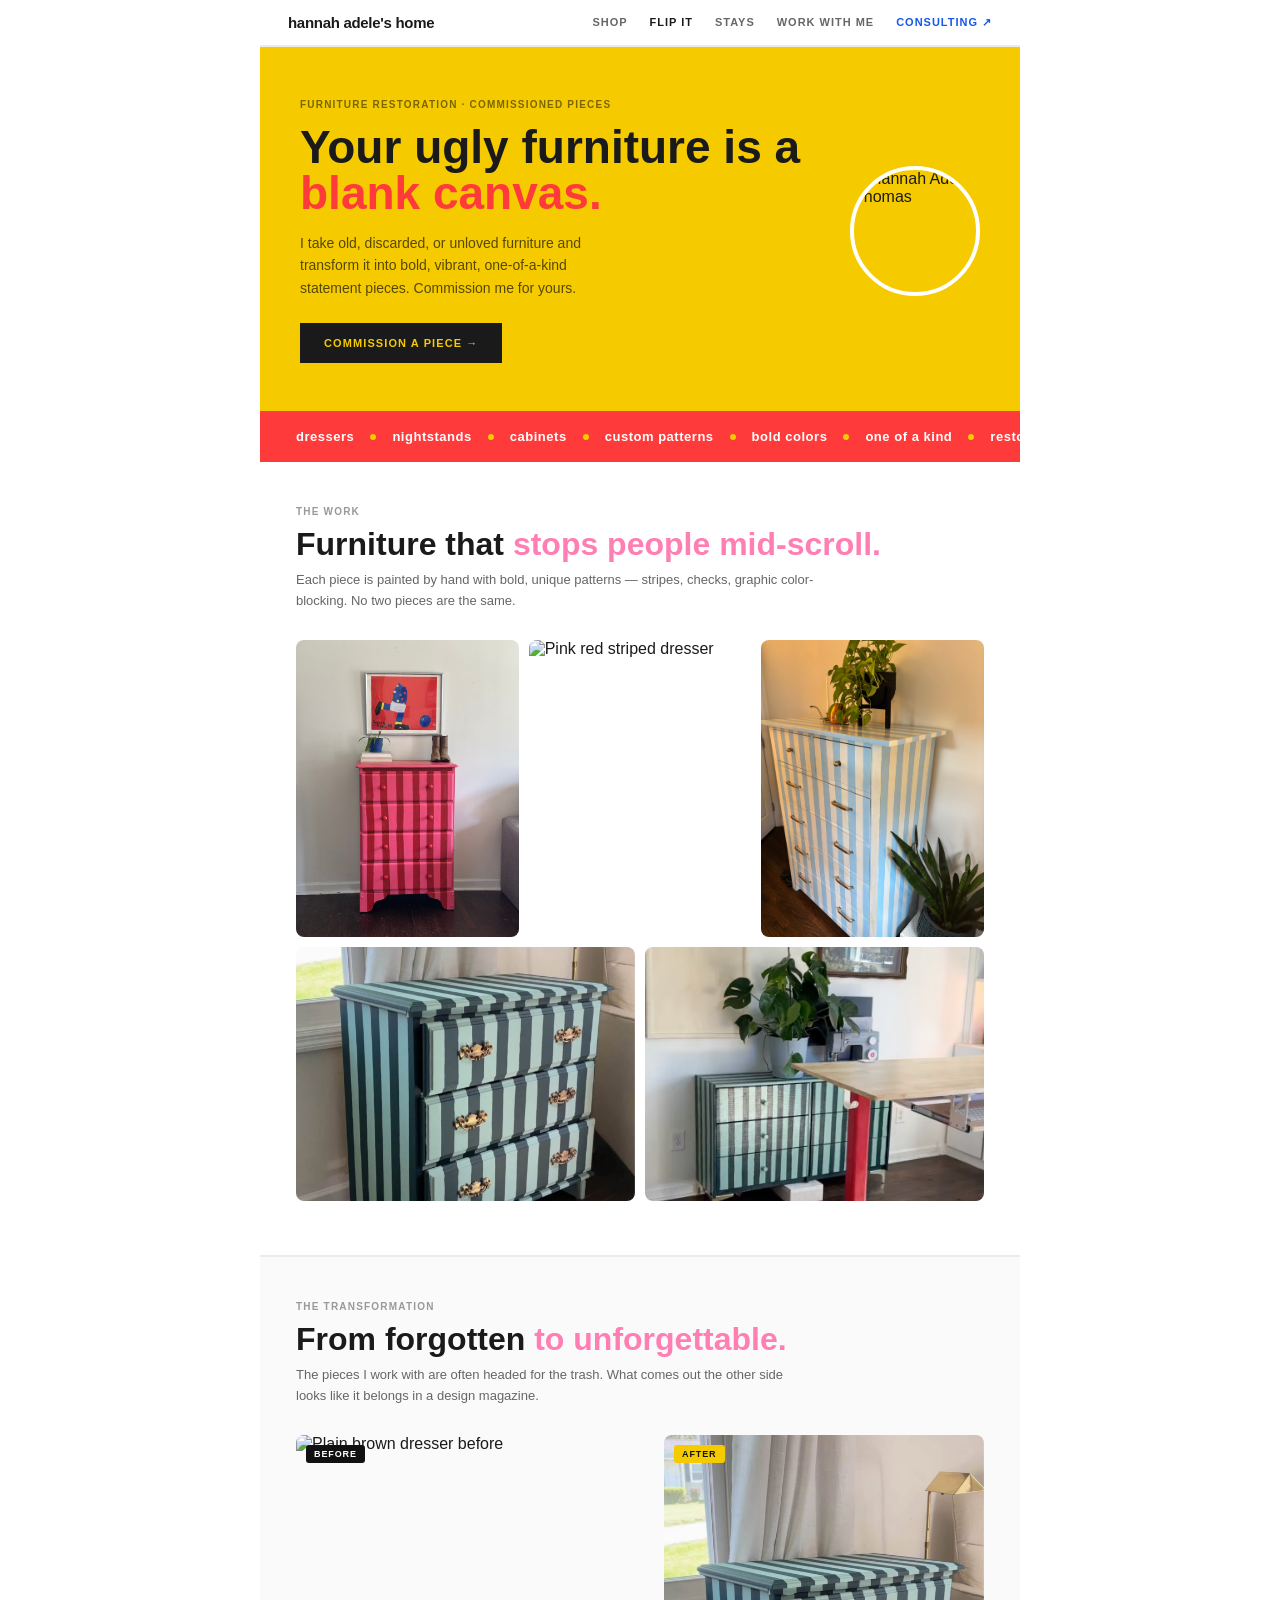
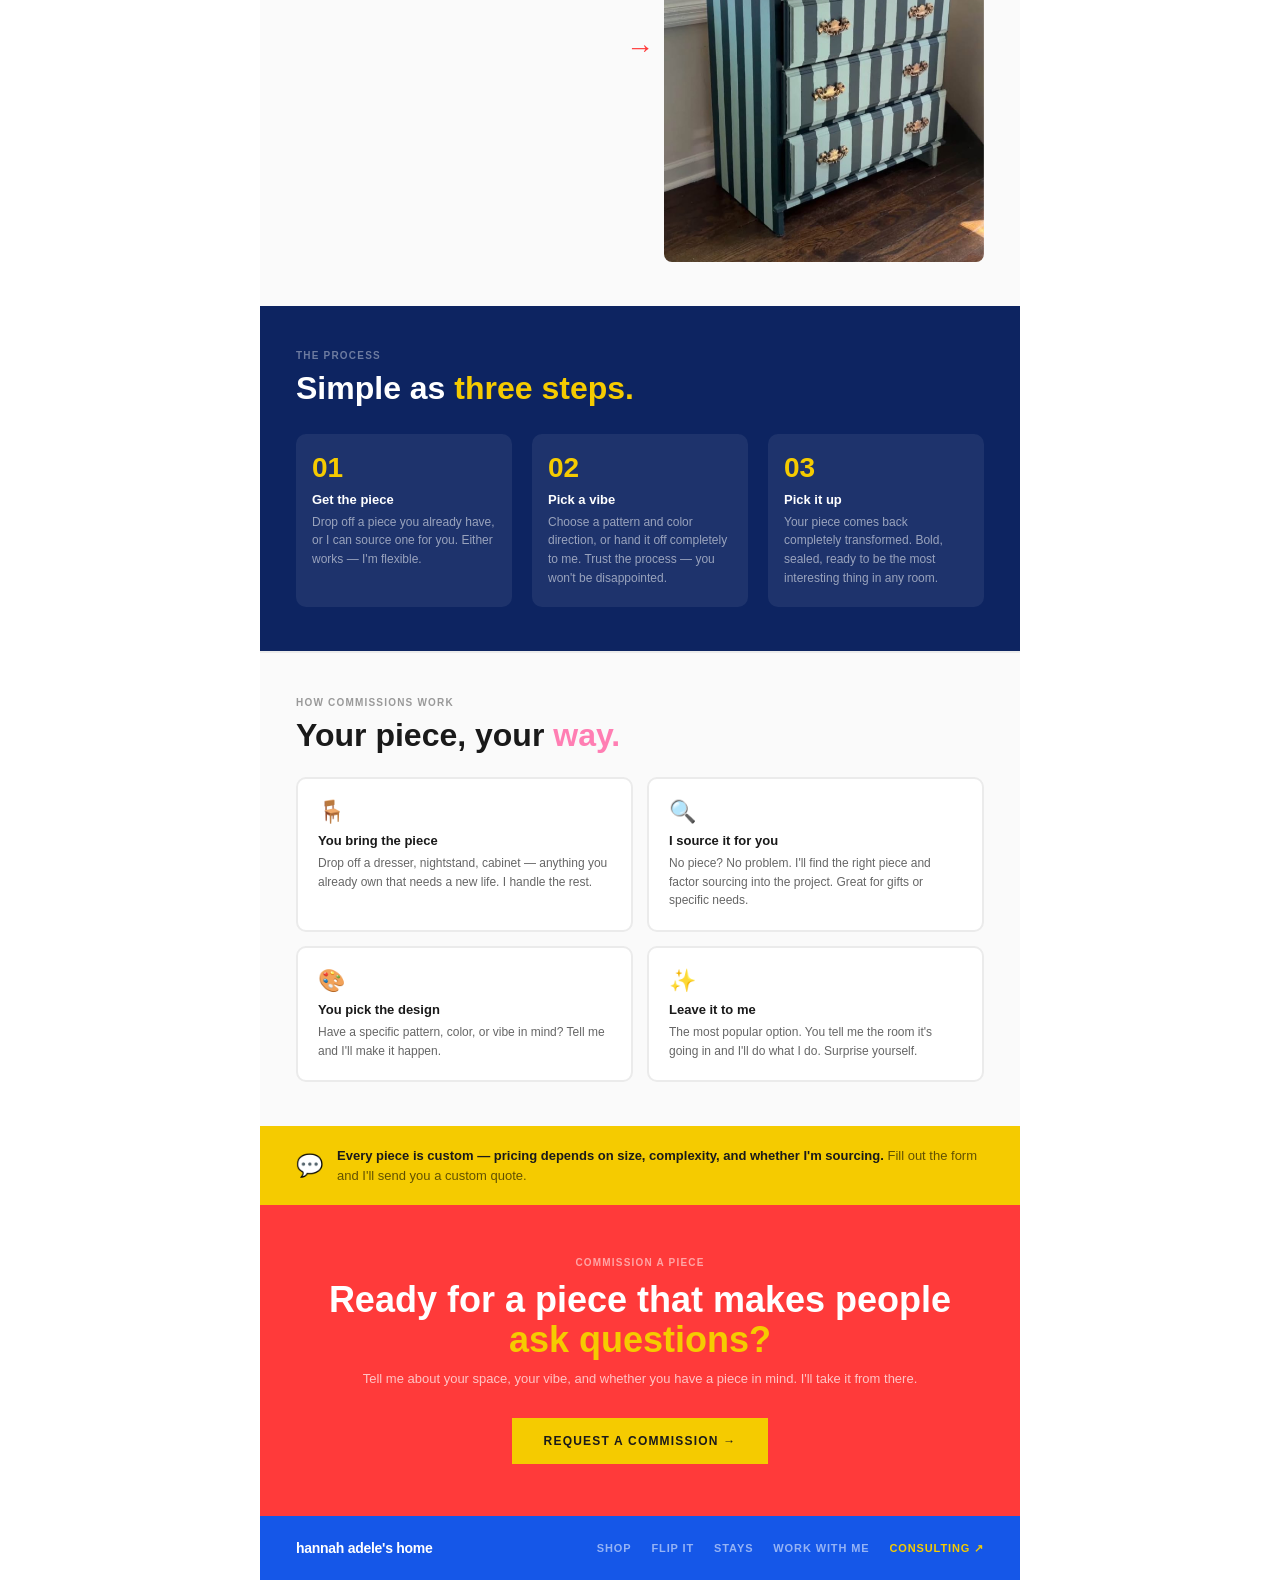
==== flip-it/index.html @ ba974def "feat: add /flip-it production page with dresser portfolio images Co-Authored-By: Claude Sonnet 4.6 <" ====
<!DOCTYPE html>
<html lang="en">
<head>
  <meta charset="UTF-8">
  <meta name="viewport" content="width=device-width, initial-scale=1.0">
  <title>Hannah Adele's Home | Flip It</title>
  <meta name="description" content="Bold painted furniture commissions by Hannah Adele Thomas. Nashville-based. Stripes, plaids, checks. Drop off your piece or I'll source one. Custom quotes available.">
  <link rel="stylesheet" href="../css/shared.css">
  <style>
    /* HERO */
    .hero {
      background: var(--yellow);
      padding: 52px 40px 48px;
      display: grid;
      grid-template-columns: 1fr auto;
      gap: 32px;
      align-items: center;
    }
    .hero-eyebrow {
      font-size: 10px;
      font-weight: 700;
      letter-spacing: .12em;
      text-transform: uppercase;
      color: rgba(0,0,0,0.5);
      margin-bottom: 14px;
    }
    .hero-headline {
      font-size: 46px;
      font-weight: 900;
      line-height: 1.0;
      color: var(--black);
      margin-bottom: 16px;
    }
    .hero-headline em {
      font-style: normal;
      color: var(--red);
    }
    .hero-sub {
      font-size: 14px;
      line-height: 1.6;
      color: rgba(0,0,0,0.65);
      margin-bottom: 24px;
      max-width: 300px;
    }
    .hero-cta {
      display: inline-block;
      background: var(--black);
      color: var(--yellow);
      font-size: 11px;
      font-weight: 700;
      letter-spacing: .1em;
      text-transform: uppercase;
      padding: 14px 24px;
      text-decoration: none;
    }
    .hero-portrait {
      width: 130px;
      height: 130px;
      border-radius: 50%;
      border: 4px solid white;
      object-fit: cover;
      object-position: center top;
      flex-shrink: 0;
    }

    /* Hero furniture preview stack */
    .hero-pieces {
      display: grid;
      grid-template-columns: 1fr 1fr;
      gap: 8px;
    }
    .piece-preview {
      border-radius: 6px;
      overflow: hidden;
      aspect-ratio: 3/4;
      position: relative;
      display: flex;
      align-items: flex-end;
      padding: 8px;
    }
    .p-tall { grid-row: span 2; aspect-ratio: auto; min-height: 220px; }

    /* TAGLINE BAND */
    .tagline-band {
      background: var(--red);
      padding: 18px 36px;
      display: flex;
      align-items: center;
      gap: 16px;
      overflow: hidden;
    }
    .tagline-item {
      font-size: 13px;
      font-weight: 800;
      color: white;
      white-space: nowrap;
      letter-spacing: .04em;
    }
    .tagline-dot {
      width: 6px;
      height: 6px;
      border-radius: 50%;
      background: var(--yellow);
      flex-shrink: 0;
    }

    /* PORTFOLIO SECTION */
    .section-pad { padding: 44px 36px; }
    .section-label {
      font-size: 10px;
      font-weight: 700;
      letter-spacing: .12em;
      text-transform: uppercase;
      color: #999;
      margin-bottom: 10px;
    }
    .section-headline {
      font-size: 32px;
      font-weight: 900;
      line-height: 1.1;
      color: var(--black);
      margin-bottom: 8px;
    }
    .section-headline em { font-style: normal; color: var(--pink); }
    .section-sub {
      font-size: 13px;
      line-height: 1.6;
      color: #666;
      margin-bottom: 28px;
      max-width: 520px;
    }

    /* Portfolio grid */
    .portfolio-grid {
      display: grid;
      grid-template-columns: 1fr 1fr 1fr;
      gap: 10px;
      margin-bottom: 10px;
    }
    .portfolio-grid.two-col {
      grid-template-columns: 1fr 1fr;
    }
    .portfolio-cell {
      border-radius: 8px;
      overflow: hidden;
      position: relative;
      aspect-ratio: 3/4;
    }
    .portfolio-cell img {
      width: 100%;
      height: 100%;
      object-fit: cover;
      display: block;
    }

    /* BEFORE/AFTER */
    .ba-section {
      background: var(--off);
      padding: 44px 36px;
      border-top: 2px solid #ebebeb;
    }
    .ba-grid {
      display: grid;
      grid-template-columns: 1fr 48px 1fr;
      gap: 0;
      align-items: center;
      margin-top: 24px;
    }
    .ba-cell {
      border-radius: 8px;
      overflow: hidden;
      aspect-ratio: 3/4;
      position: relative;
    }
    .ba-cell img {
      width: 100%;
      height: 100%;
      object-fit: cover;
      display: block;
    }
    .ba-tag {
      position: absolute;
      top: 10px;
      left: 10px;
      font-size: 9px;
      font-weight: 800;
      letter-spacing: .1em;
      text-transform: uppercase;
      padding: 4px 8px;
      border-radius: 3px;
    }
    .ba-tag.before { background: #111; color: white; }
    .ba-tag.after  { background: var(--yellow); color: #111; }
    .ba-arrow {
      text-align: center;
      font-size: 28px;
      color: var(--red);
      font-weight: 900;
    }

    /* HOW IT WORKS */
    .how-section {
      background: var(--navy);
      padding: 44px 36px;
    }
    .how-section .section-label { color: rgba(255,255,255,0.4); }
    .how-section .section-headline { color: white; }
    .how-section .section-headline em { color: var(--yellow); }
    .steps {
      display: grid;
      grid-template-columns: 1fr 1fr 1fr;
      gap: 20px;
      margin-top: 28px;
    }
    .step {
      background: rgba(255,255,255,0.07);
      border-radius: 10px;
      padding: 20px 16px;
    }
    .step-num {
      font-size: 28px;
      font-weight: 900;
      color: var(--yellow);
      line-height: 1;
      margin-bottom: 10px;
    }
    .step-title {
      font-size: 13px;
      font-weight: 800;
      color: white;
      margin-bottom: 6px;
    }
    .step-desc {
      font-size: 12px;
      line-height: 1.55;
      color: rgba(255,255,255,0.55);
    }

    /* OPTIONS */
    .options-section {
      padding: 44px 36px;
      background: var(--off);
      border-top: 2px solid #ebebeb;
    }
    .options-grid {
      display: grid;
      grid-template-columns: 1fr 1fr;
      gap: 14px;
      margin-top: 24px;
    }
    .option-card {
      background: white;
      border-radius: 10px;
      padding: 20px;
      border: 2px solid #ebebeb;
    }
    .option-icon { font-size: 22px; margin-bottom: 8px; }
    .option-title {
      font-size: 13px;
      font-weight: 800;
      color: var(--black);
      margin-bottom: 6px;
    }
    .option-desc {
      font-size: 12px;
      line-height: 1.55;
      color: #666;
    }

    /* PRICING NOTE */
    .pricing-note {
      background: var(--yellow);
      padding: 20px 36px;
      display: flex;
      align-items: center;
      gap: 14px;
    }
    .pricing-icon { font-size: 22px; }
    .pricing-text { font-size: 13px; font-weight: 700; color: var(--black); line-height: 1.5; }
    .pricing-text span { font-weight: 400; color: rgba(0,0,0,0.6); }

    /* CTA */
    .cta-section {
      background: var(--red);
      padding: 52px 36px;
      text-align: center;
    }
    .cta-eyebrow {
      font-size: 10px;
      font-weight: 700;
      letter-spacing: .12em;
      text-transform: uppercase;
      color: rgba(255,255,255,0.55);
      margin-bottom: 12px;
    }
    .cta-headline {
      font-size: 36px;
      font-weight: 900;
      color: white;
      line-height: 1.1;
      margin-bottom: 10px;
    }
    .cta-headline em { font-style: normal; color: var(--yellow); }
    .cta-sub {
      font-size: 13px;
      color: rgba(255,255,255,0.7);
      margin-bottom: 28px;
      line-height: 1.6;
    }
    .cta-btn {
      display: inline-block;
      background: var(--yellow);
      color: var(--black);
      font-size: 12px;
      font-weight: 800;
      letter-spacing: .1em;
      text-transform: uppercase;
      padding: 16px 32px;
      text-decoration: none;
    }

    /* MOBILE */
    @media (max-width: 600px) {
      .hero { padding: 36px 20px 28px; grid-template-columns: 1fr; }
      .hero-headline { font-size: 36px; }
      .hero-portrait { display: none; }
      .tagline-band { padding: 18px 20px; font-size: 15px; }
      .section-pad { padding: 36px 20px; }
      .portfolio-grid { grid-template-columns: repeat(2, 1fr); gap: 8px; }
      .portfolio-grid.two-col { grid-template-columns: 1fr; gap: 8px; }
      .ba-section { padding: 36px 20px; }
      .ba-grid { grid-template-columns: 1fr; gap: 16px; }
      .ba-arrow { display: none; }
      .how-section { padding: 36px 20px; }
      .steps { grid-template-columns: 1fr; gap: 16px; }
      .options-section { padding: 36px 20px; }
      .options-grid { grid-template-columns: repeat(2, 1fr); }
      .cta-section { padding: 44px 20px; }
    }
  </style>
</head>
<body>

<div class="site">

  <!-- NAV -->
  <nav class="nav">
    <a href="/" class="logo">hannah adele's home</a>
    <div class="nav-links">
      <a href="/shop/">shop</a>
      <a href="/flip-it/" class="active">flip it</a>
      <a href="/stays/">stays</a>
      <a href="/work-with-me/">work with me</a>
      <a href="https://hannahthomasconsulting.com/" target="_blank" class="external">consulting ↗</a>
    </div>
  </nav>

  <!-- HERO -->
  <div class="hero">
    <div>
      <div class="hero-eyebrow">furniture restoration · commissioned pieces</div>
      <div class="hero-headline">Your ugly furniture is a <em>blank canvas.</em></div>
      <div class="hero-sub">I take old, discarded, or unloved furniture and transform it into bold, vibrant, one-of-a-kind statement pieces. Commission me for yours.</div>
      <a href="mailto:hannahadeleshome@gmail.com" class="hero-cta">commission a piece →</a>
    </div>
    <img src="/photos/flip-it.jpeg" alt="Hannah Adele Thomas" class="hero-portrait">
  </div>

  <!-- TAGLINE BAND -->
  <div class="tagline-band">
    <span class="tagline-item">dressers</span>
    <span class="tagline-dot"></span>
    <span class="tagline-item">nightstands</span>
    <span class="tagline-dot"></span>
    <span class="tagline-item">cabinets</span>
    <span class="tagline-dot"></span>
    <span class="tagline-item">custom patterns</span>
    <span class="tagline-dot"></span>
    <span class="tagline-item">bold colors</span>
    <span class="tagline-dot"></span>
    <span class="tagline-item">one of a kind</span>
    <span class="tagline-dot"></span>
    <span class="tagline-item">restored, not replaced</span>
  </div>

  <!-- PORTFOLIO -->
  <div class="section-pad">
    <div class="section-label">the work</div>
    <div class="section-headline">Furniture that <em>stops people mid-scroll.</em></div>
    <div class="section-sub">Each piece is painted by hand with bold, unique patterns — stripes, checks, graphic color-blocking. No two pieces are the same.</div>

    <div class="portfolio-grid">
      <div class="portfolio-cell">
        <img src="/dressers/1/after 2.JPG" alt="Hot pink plaid dresser">
      </div>
      <div class="portfolio-cell">
        <img src="/dressers/5/after.jpg" alt="Pink red striped dresser">
      </div>
      <div class="portfolio-cell">
        <img src="/dressers/7/after 1.jpg" alt="Blue white striped dresser">
      </div>
    </div>
    <div class="portfolio-grid two-col" style="margin-top:10px">
      <div class="portfolio-cell" style="aspect-ratio:4/3">
        <img src="/dressers/3/after.PNG" alt="Teal striped dresser">
      </div>
      <div class="portfolio-cell" style="aspect-ratio:4/3">
        <img src="/dressers/8/after.png" alt="Green striped dresser">
      </div>
    </div>
  </div>

  <!-- BEFORE / AFTER -->
  <div class="ba-section">
    <div class="section-label">the transformation</div>
    <div class="section-headline">From forgotten <em>to unforgettable.</em></div>
    <div class="section-sub">The pieces I work with are often headed for the trash. What comes out the other side looks like it belongs in a design magazine.</div>
    <div class="ba-grid">
      <div class="ba-cell">
        <img src="/dressers/3/before.PNG" alt="Plain brown dresser before">
        <div class="ba-tag before">before</div>
      </div>
      <div class="ba-arrow">→</div>
      <div class="ba-cell">
        <img src="/dressers/3/after.PNG" alt="Teal striped dresser after">
        <div class="ba-tag after">after</div>
      </div>
    </div>
  </div>

  <!-- HOW IT WORKS -->
  <div class="how-section">
    <div class="section-label">the process</div>
    <div class="section-headline">Simple as <em>three steps.</em></div>
    <div class="steps">
      <div class="step">
        <div class="step-num">01</div>
        <div class="step-title">Get the piece</div>
        <div class="step-desc">Drop off a piece you already have, or I can source one for you. Either works — I'm flexible.</div>
      </div>
      <div class="step">
        <div class="step-num">02</div>
        <div class="step-title">Pick a vibe</div>
        <div class="step-desc">Choose a pattern and color direction, or hand it off completely to me. Trust the process — you won't be disappointed.</div>
      </div>
      <div class="step">
        <div class="step-num">03</div>
        <div class="step-title">Pick it up</div>
        <div class="step-desc">Your piece comes back completely transformed. Bold, sealed, ready to be the most interesting thing in any room.</div>
      </div>
    </div>
  </div>

  <!-- OPTIONS -->
  <div class="options-section">
    <div class="section-label">how commissions work</div>
    <div class="section-headline">Your piece, your <em>way.</em></div>
    <div class="options-grid">
      <div class="option-card">
        <div class="option-icon">🪑</div>
        <div class="option-title">You bring the piece</div>
        <div class="option-desc">Drop off a dresser, nightstand, cabinet — anything you already own that needs a new life. I handle the rest.</div>
      </div>
      <div class="option-card">
        <div class="option-icon">🔍</div>
        <div class="option-title">I source it for you</div>
        <div class="option-desc">No piece? No problem. I'll find the right piece and factor sourcing into the project. Great for gifts or specific needs.</div>
      </div>
      <div class="option-card">
        <div class="option-icon">🎨</div>
        <div class="option-title">You pick the design</div>
        <div class="option-desc">Have a specific pattern, color, or vibe in mind? Tell me and I'll make it happen.</div>
      </div>
      <div class="option-card">
        <div class="option-icon">✨</div>
        <div class="option-title">Leave it to me</div>
        <div class="option-desc">The most popular option. You tell me the room it's going in and I'll do what I do. Surprise yourself.</div>
      </div>
    </div>
  </div>

  <!-- PRICING NOTE -->
  <div class="pricing-note">
    <div class="pricing-icon">💬</div>
    <div class="pricing-text">
      Every piece is custom — pricing depends on size, complexity, and whether I'm sourcing.
      <span>Fill out the form and I'll send you a custom quote.</span>
    </div>
  </div>

  <!-- CTA -->
  <div class="cta-section">
    <div class="cta-eyebrow">commission a piece</div>
    <div class="cta-headline">Ready for a piece that makes people <em>ask questions?</em></div>
    <div class="cta-sub">Tell me about your space, your vibe, and whether you have a piece in mind. I'll take it from there.</div>
    <a href="mailto:hannahadeleshome@gmail.com" class="cta-btn">request a commission →</a>
  </div>

  <!-- FOOTER -->
  <footer class="footer">
    <a href="/" class="footer-logo">hannah adele's home</a>
    <div class="footer-links">
      <a href="/shop/">shop</a>
      <a href="/flip-it/">flip it</a>
      <a href="/stays/">stays</a>
      <a href="/work-with-me/">work with me</a>
      <a href="https://hannahthomasconsulting.com/" target="_blank" class="external">consulting ↗</a>
    </div>
  </footer>

</div>
</body>
</html>
---- css/shared.css ----
/* ═══════════════════════════════════════════════════════════
   hannahadele.com — Shared Stylesheet
   Root pages:        <link rel="stylesheet" href="/css/shared.css">
   Subdirectory pages: <link rel="stylesheet" href="../css/shared.css">
═══════════════════════════════════════════════════════════ */

*, *::before, *::after {
  box-sizing: border-box;
  margin: 0;
  padding: 0;
}

:root {
  --red:    #FF3A3A;
  --pink:   #FF7EB3;
  --yellow: #F5CB00;
  --blue:   #1557E8;
  --navy:   #0d2461;
  --black:  #1a1a1a;
  --white:  #ffffff;
  --off:    #fafafa;
}

body {
  font-family: 'Helvetica Neue', Helvetica, Arial, sans-serif;
  color: var(--black);
  background: white;
}

/* ── SITE WRAPPER ── */
.site {
  max-width: 760px;
  margin: 0 auto;
  background: white;
  overflow: hidden;
}

/* ── STICKY NAV ── */
nav.nav {
  background: white;
  padding: 14px 28px;
  display: flex;
  justify-content: space-between;
  align-items: center;
  border-bottom: 2px solid #ebebeb;
  position: sticky;
  top: 0;
  z-index: 100;
}
a.logo {
  font-size: 15px;
  font-weight: 900;
  letter-spacing: -0.02em;
  color: var(--black);
  text-decoration: none;
}
.nav-links {
  display: flex;
  gap: 22px;
  font-size: 11px;
  font-weight: 700;
  text-transform: uppercase;
  letter-spacing: 0.09em;
}
.nav-links a {
  color: #666;
  text-decoration: none;
}
.nav-links a:hover { color: var(--black); }
.nav-links a.active { color: var(--black); font-weight: 900; }
.nav-links a.external { color: var(--blue); font-weight: 800; }

/* ── STATS BAR ── */
.stats-bar {
  background: var(--navy);
  display: grid;
  grid-template-columns: repeat(4, 1fr);
}
.stat {
  padding: 20px 16px;
  text-align: center;
  border-right: 1px solid rgba(255,255,255,0.1);
}
.stat:last-child { border-right: none; }
.stat-num {
  font-size: 26px;
  font-weight: 900;
  color: var(--yellow);
  line-height: 1;
  margin-bottom: 4px;
}
.stat-label {
  font-size: 10px;
  text-transform: uppercase;
  letter-spacing: 0.1em;
  color: rgba(255,255,255,0.5);
  font-weight: 600;
}

/* ── FOOTER ── */
footer.footer {
  background: var(--blue);
  padding: 24px 36px;
  display: flex;
  justify-content: space-between;
  align-items: center;
}
a.footer-logo {
  font-size: 14px;
  font-weight: 900;
  color: white;
  letter-spacing: -0.02em;
  text-decoration: none;
}
.footer-links {
  display: flex;
  gap: 20px;
  font-size: 11px;
  font-weight: 600;
  text-transform: uppercase;
  letter-spacing: 0.08em;
}
.footer-links a {
  color: rgba(255,255,255,0.55);
  text-decoration: none;
}
.footer-links a:hover { color: white; }
.footer-links a.external { color: var(--yellow); font-weight: 800; }

/* ══════════════════════════════════════════
   MOBILE BREAKPOINTS (≤ 600px)
══════════════════════════════════════════ */
@media (max-width: 600px) {
  nav.nav { padding: 12px 16px; }
  .nav-links { gap: 12px; font-size: 9px; }
  a.logo { font-size: 13px; }

  .stats-bar { grid-template-columns: repeat(2, 1fr); }
  .stat:nth-child(2) { border-right: none; }
  .stat { padding: 16px 12px; }
  .stat-num { font-size: 20px; }

  footer.footer { flex-direction: column; gap: 16px; text-align: center; }
  .footer-links { flex-wrap: wrap; justify-content: center; gap: 14px; }
}
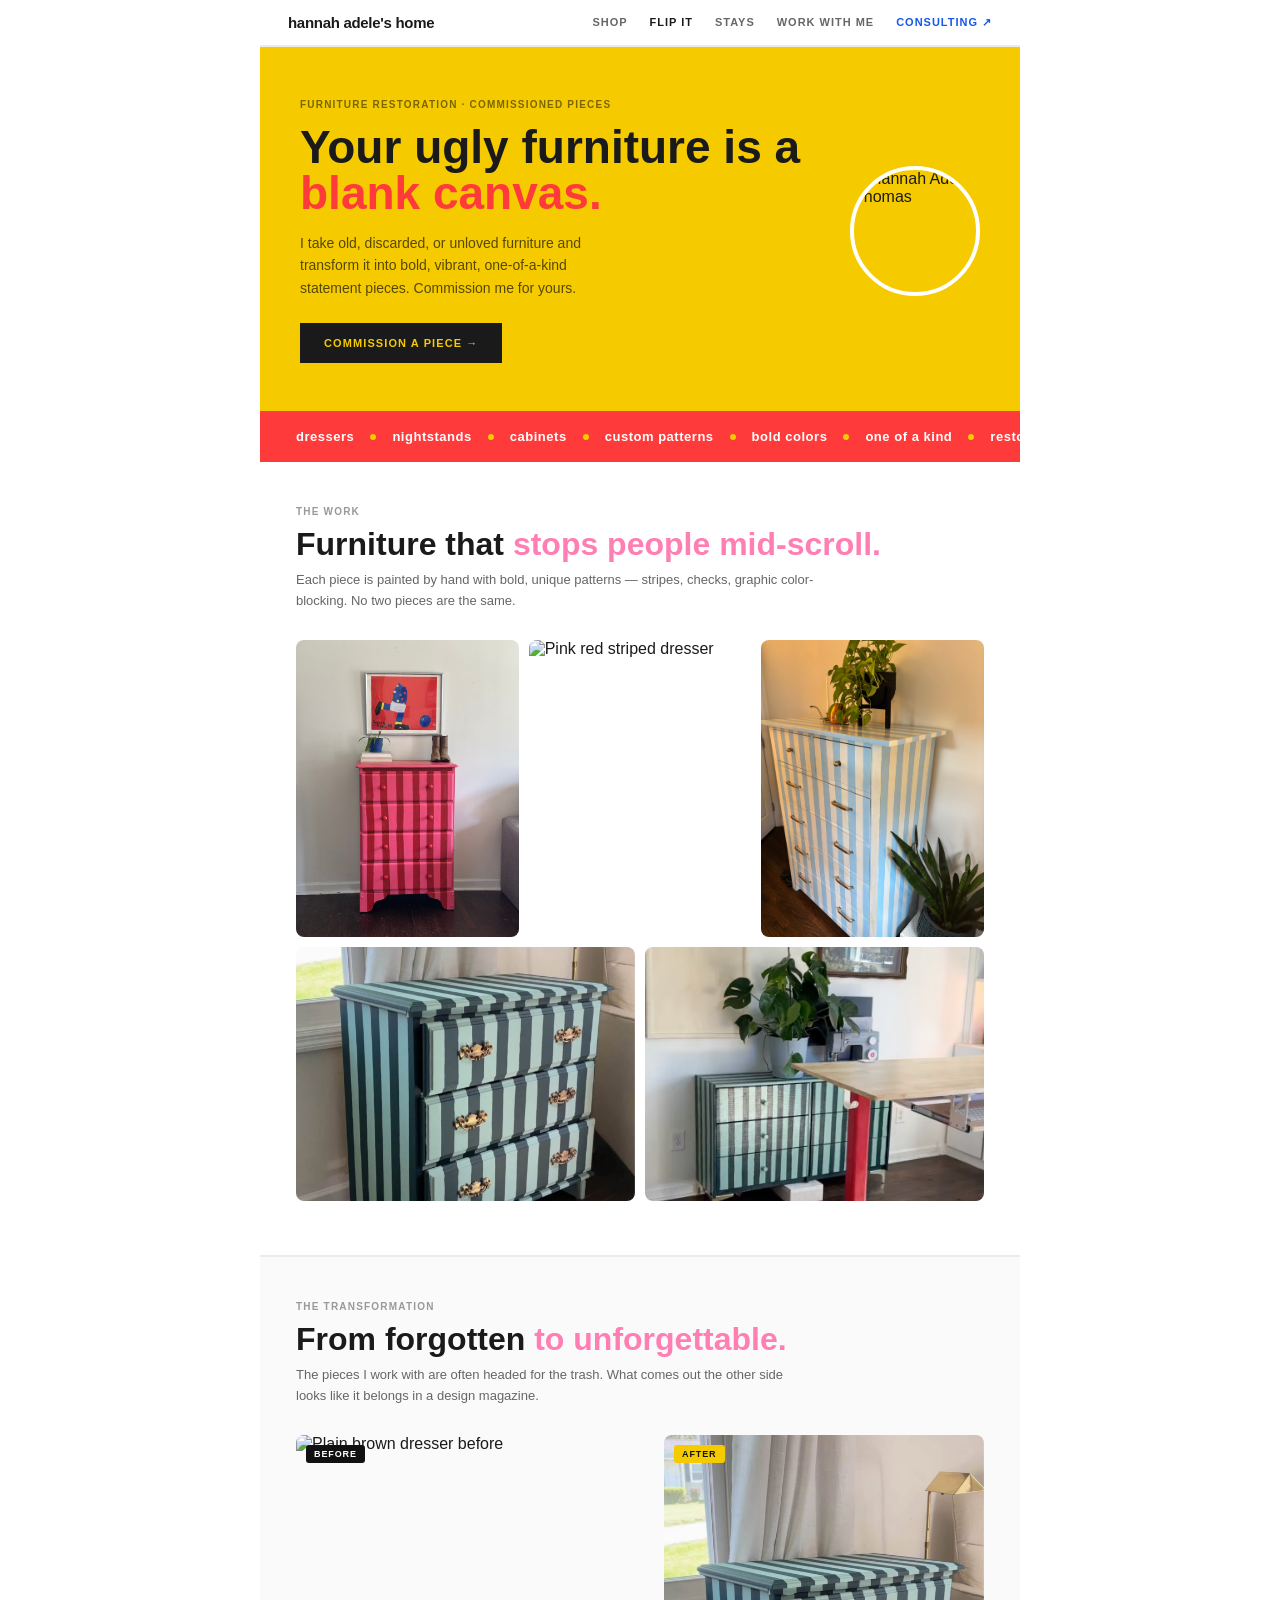
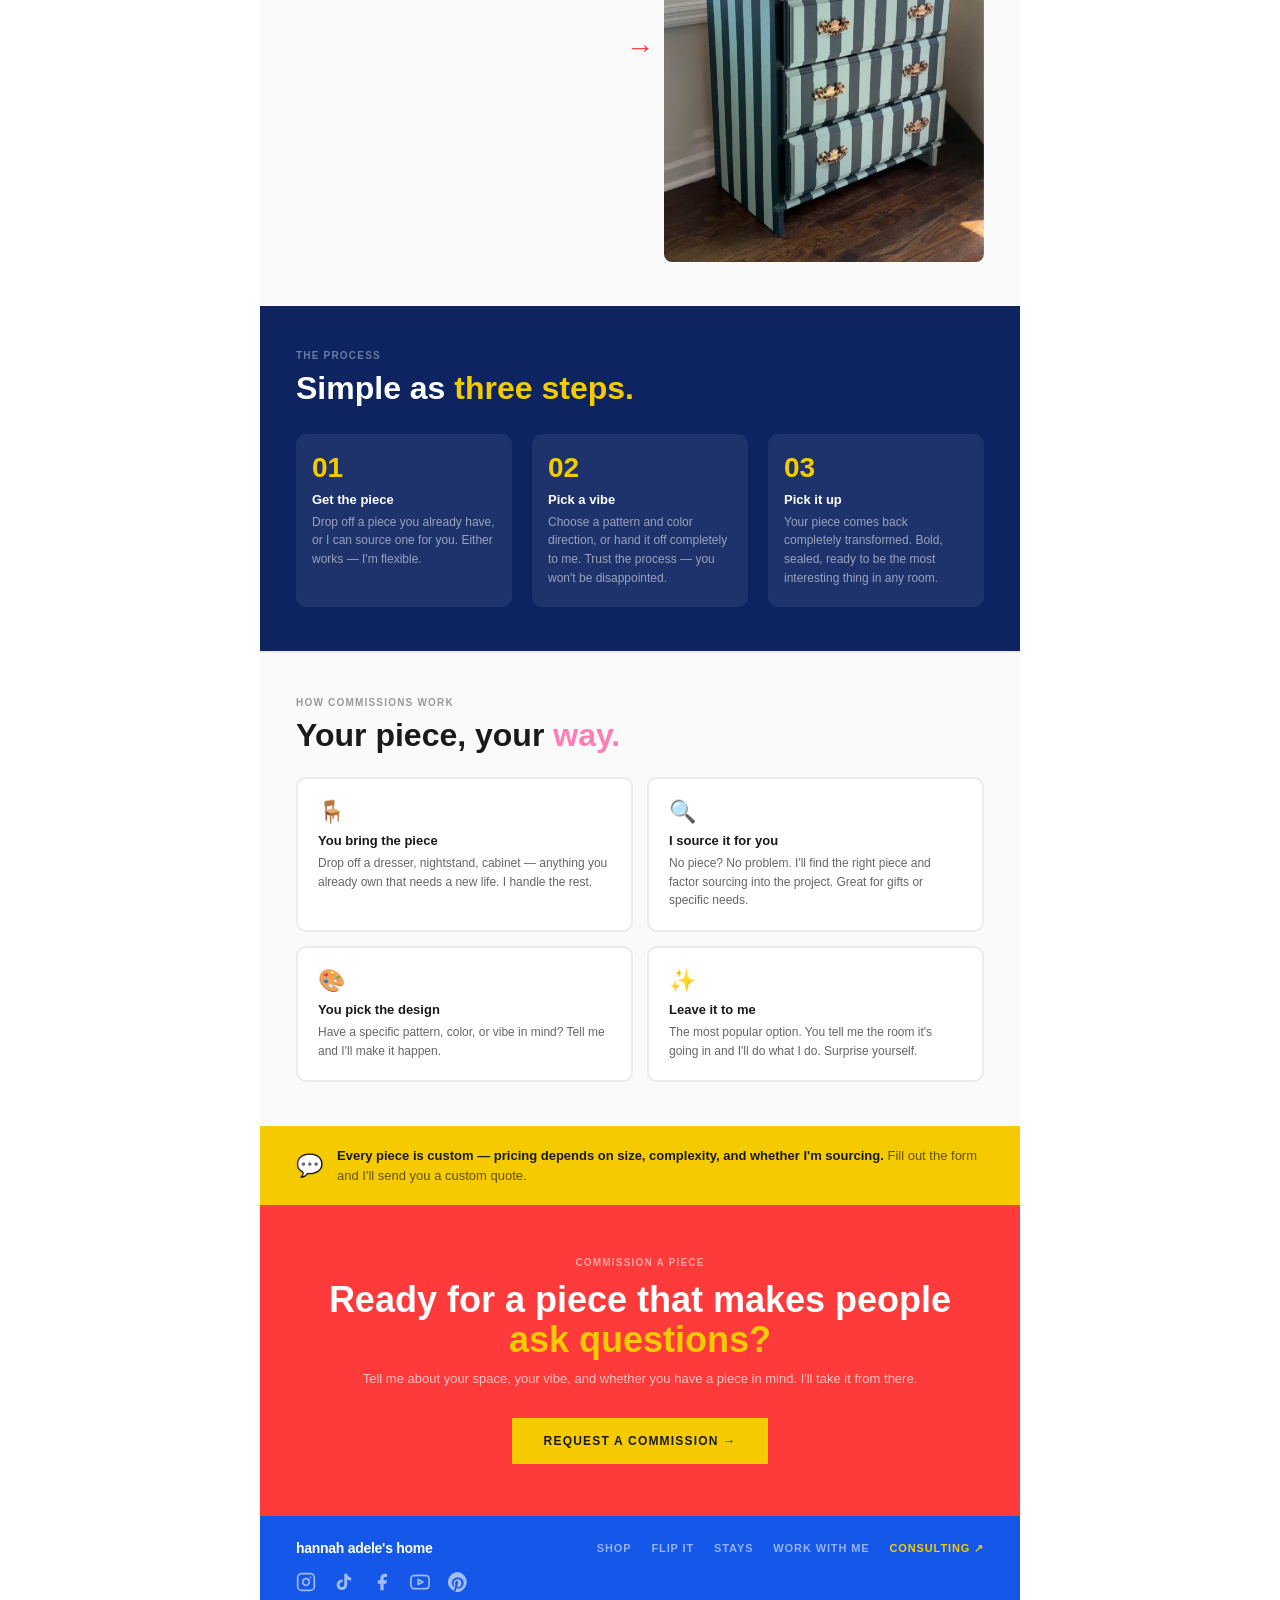
==== commit 5fd544a4: "feat: add social media icons to footer on all pages (Instagram, TikTok, Facebook, YouTube, Pinterest" ====
--- a/flip-it/index.html
+++ b/flip-it/index.html
@@ -351,7 +351,7 @@
       <a href="/flip-it/" class="active">flip it</a>
       <a href="/stays/">stays</a>
       <a href="/work-with-me/">work with me</a>
-      <a href="https://hannahthomasconsulting.com/" target="_blank" class="external">consulting ↗</a>
+      <a href="https://hannahthomasconsulting.org/" target="_blank" class="external">consulting ↗</a>
     </div>
   </nav>
 
@@ -498,15 +498,24 @@
 
   <!-- FOOTER -->
   <footer class="footer">
+  <div class="footer-top">
     <a href="/" class="footer-logo">hannah adele's home</a>
     <div class="footer-links">
       <a href="/shop/">shop</a>
       <a href="/flip-it/">flip it</a>
       <a href="/stays/">stays</a>
       <a href="/work-with-me/">work with me</a>
-      <a href="https://hannahthomasconsulting.com/" target="_blank" class="external">consulting ↗</a>
-    </div>
-  </footer>
+      <a href="https://hannahthomasconsulting.org/" target="_blank" class="external">consulting ↗</a>
+    </div>
+  </div>
+  <div class="footer-social">
+    <a href="https://www.instagram.com/hannahadeleshome/" target="_blank" aria-label="Instagram" class="social-icon"><svg width="20" height="20" viewBox="0 0 24 24" fill="none" stroke="currentColor" stroke-width="2" stroke-linecap="round" stroke-linejoin="round"><rect x="2" y="2" width="20" height="20" rx="5" ry="5"/><path d="M16 11.37A4 4 0 1 1 12.63 8 4 4 0 0 1 16 11.37z"/><line x1="17.5" y1="6.5" x2="17.51" y2="6.5"/></svg></a>
+    <a href="https://www.tiktok.com/@hannahadeleshome" target="_blank" aria-label="TikTok" class="social-icon"><svg width="20" height="20" viewBox="0 0 24 24" fill="currentColor"><path d="M19.59 6.69a4.83 4.83 0 0 1-3.77-4.25V2h-3.45v13.67a2.89 2.89 0 0 1-2.88 2.5 2.89 2.89 0 0 1-2.89-2.89 2.89 2.89 0 0 1 2.89-2.89c.28 0 .54.04.79.1V9.01a6.27 6.27 0 0 0-.79-.05 6.34 6.34 0 0 0-6.34 6.34 6.34 6.34 0 0 0 6.34 6.34 6.34 6.34 0 0 0 6.33-6.34V8.69a8.16 8.16 0 0 0 4.77 1.52V6.75a4.85 4.85 0 0 1-1-.06z"/></svg></a>
+    <a href="https://www.facebook.com/hannahadeleshome" target="_blank" aria-label="Facebook" class="social-icon"><svg width="20" height="20" viewBox="0 0 24 24" fill="currentColor"><path d="M18 2h-3a5 5 0 0 0-5 5v3H7v4h3v8h4v-8h3l1-4h-4V7a1 1 0 0 1 1-1h3z"/></svg></a>
+    <a href="https://www.youtube.com/@hannahadeleshome" target="_blank" aria-label="YouTube" class="social-icon"><svg width="20" height="20" viewBox="0 0 24 24" fill="none" stroke="currentColor" stroke-width="2" stroke-linecap="round" stroke-linejoin="round"><path d="M22.54 6.42a2.78 2.78 0 0 0-1.95-1.96C18.88 4 12 4 12 4s-6.88 0-8.59.46a2.78 2.78 0 0 0-1.95 1.96A29 29 0 0 0 1 12a29 29 0 0 0 .46 5.58A2.78 2.78 0 0 0 3.41 19.6C5.12 20.06 12 20.06 12 20.06s6.88 0 8.59-.46a2.78 2.78 0 0 0 1.95-1.95A29 29 0 0 0 23 12a29 29 0 0 0-.46-5.58z"/><polygon points="9.75 15.02 15.5 12 9.75 8.98 9.75 15.02"/></svg></a>
+    <a href="https://www.pinterest.com/hannahadeleshome/" target="_blank" aria-label="Pinterest" class="social-icon"><svg width="20" height="20" viewBox="0 0 24 24" fill="currentColor"><path d="M12 0a12 12 0 0 0-4.373 23.178c-.047-.665-.089-1.686.018-2.412l1.304-5.525s-.332-.665-.332-1.649c0-1.547.898-2.703 2.014-2.703.95 0 1.41.713 1.41 1.568 0 .956-.608 2.384-.922 3.71-.263 1.108.556 2.011 1.648 2.011 1.978 0 3.502-2.086 3.502-5.099 0-2.664-1.916-4.527-4.649-4.527-3.168 0-5.026 2.376-5.026 4.831 0 .956.368 1.981.828 2.54.091.11.104.206.077.317l-.308 1.261c-.05.204-.161.248-.373.149-1.39-.648-2.26-2.682-2.26-4.316 0-3.511 2.551-6.734 7.353-6.734 3.862 0 6.864 2.753 6.864 6.428 0 3.835-2.418 6.921-5.776 6.921-1.127 0-2.188-.586-2.55-1.278l-.694 2.647c-.251.968-.928 2.181-1.383 2.918A12 12 0 1 0 12 0z"/></svg></a>
+  </div>
+</footer>
 
 </div>
 </body>
--- a/css/shared.css
+++ b/css/shared.css
@@ -100,7 +100,12 @@
 /* ── FOOTER ── */
 footer.footer {
   background: var(--blue);
-  padding: 24px 36px;
+  padding: 24px 36px 20px;
+  display: flex;
+  flex-direction: column;
+  gap: 16px;
+}
+.footer-top {
   display: flex;
   justify-content: space-between;
   align-items: center;
@@ -126,6 +131,19 @@
 }
 .footer-links a:hover { color: white; }
 .footer-links a.external { color: var(--yellow); font-weight: 800; }
+.footer-social {
+  display: flex;
+  gap: 18px;
+  align-items: center;
+}
+.social-icon {
+  color: rgba(255,255,255,0.6);
+  display: flex;
+  align-items: center;
+  text-decoration: none;
+  transition: color 0.15s;
+}
+.social-icon:hover { color: white; }
 
 /* ══════════════════════════════════════════
    MOBILE BREAKPOINTS (≤ 600px)
@@ -140,6 +158,8 @@
   .stat { padding: 16px 12px; }
   .stat-num { font-size: 20px; }
 
-  footer.footer { flex-direction: column; gap: 16px; text-align: center; }
+  footer.footer { padding: 20px 16px 16px; gap: 14px; }
+  .footer-top { flex-direction: column; gap: 12px; text-align: center; }
   .footer-links { flex-wrap: wrap; justify-content: center; gap: 14px; }
+  .footer-social { justify-content: center; }
 }
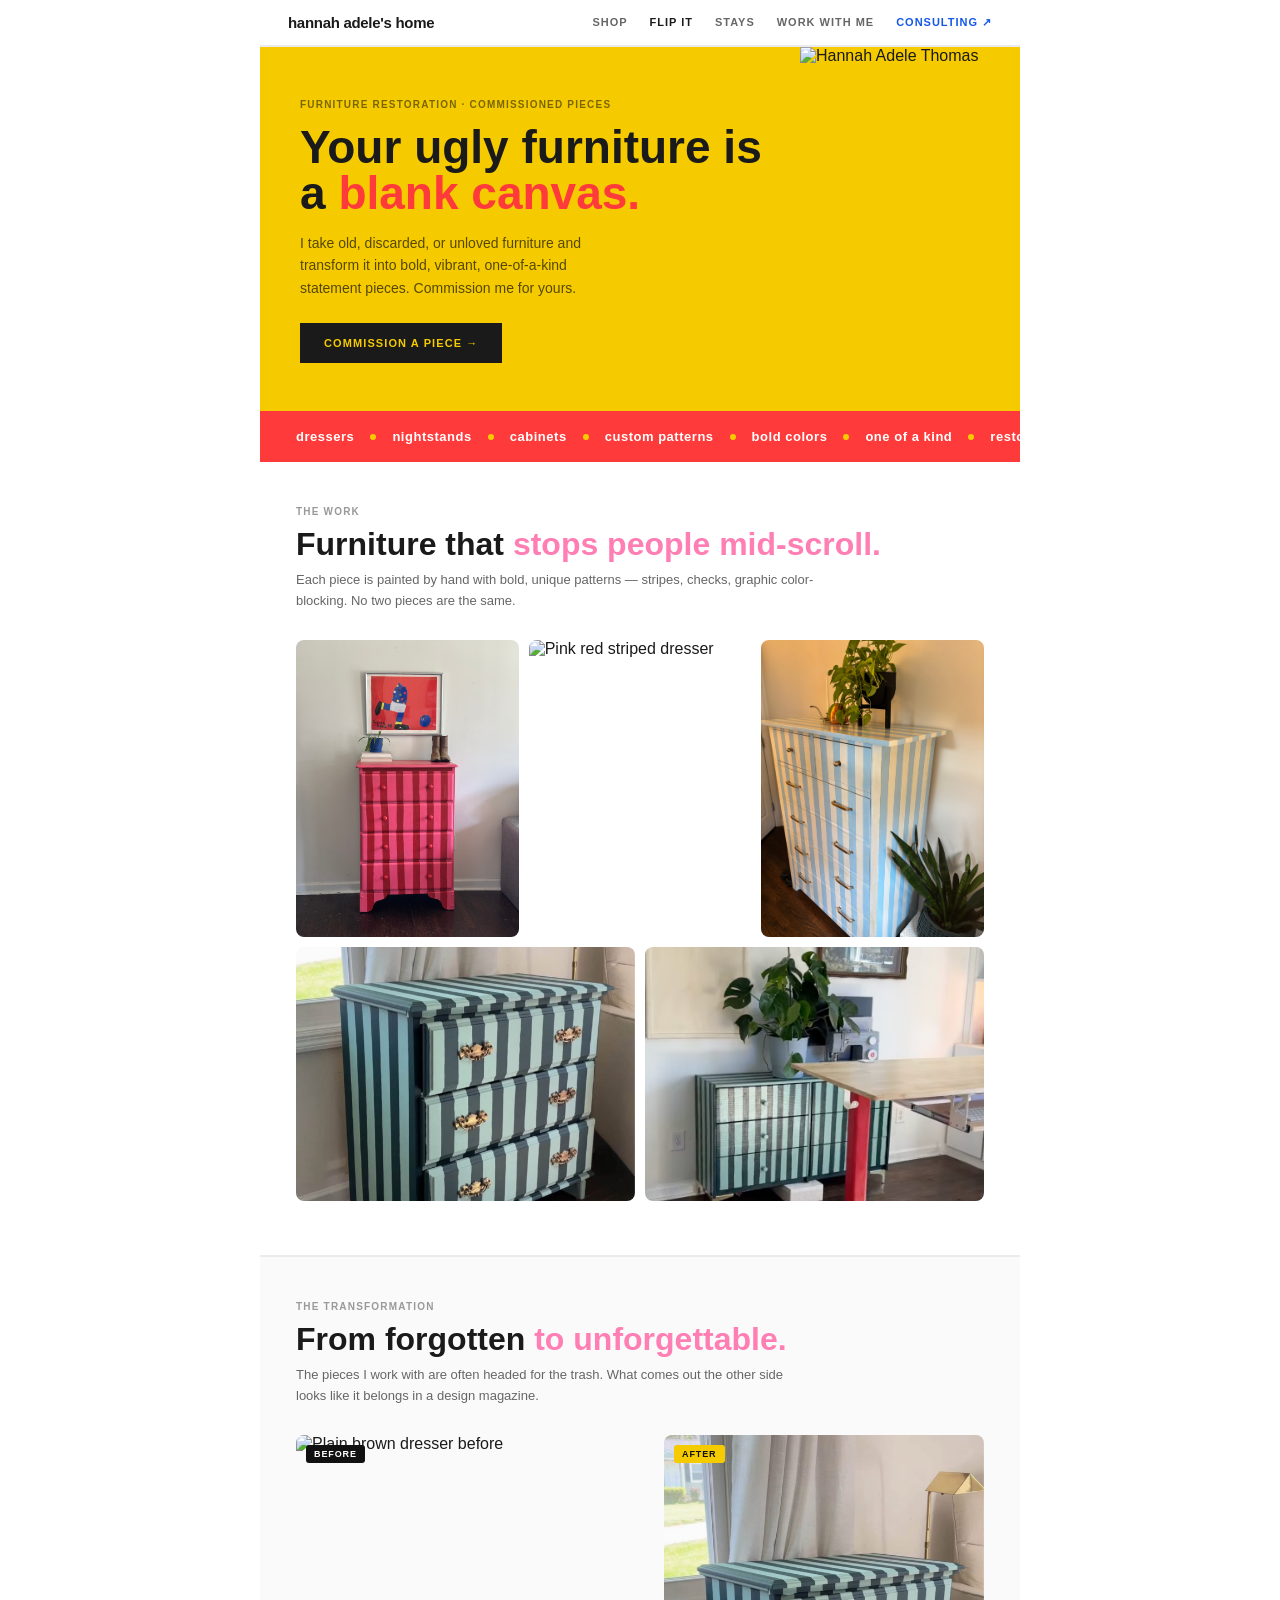
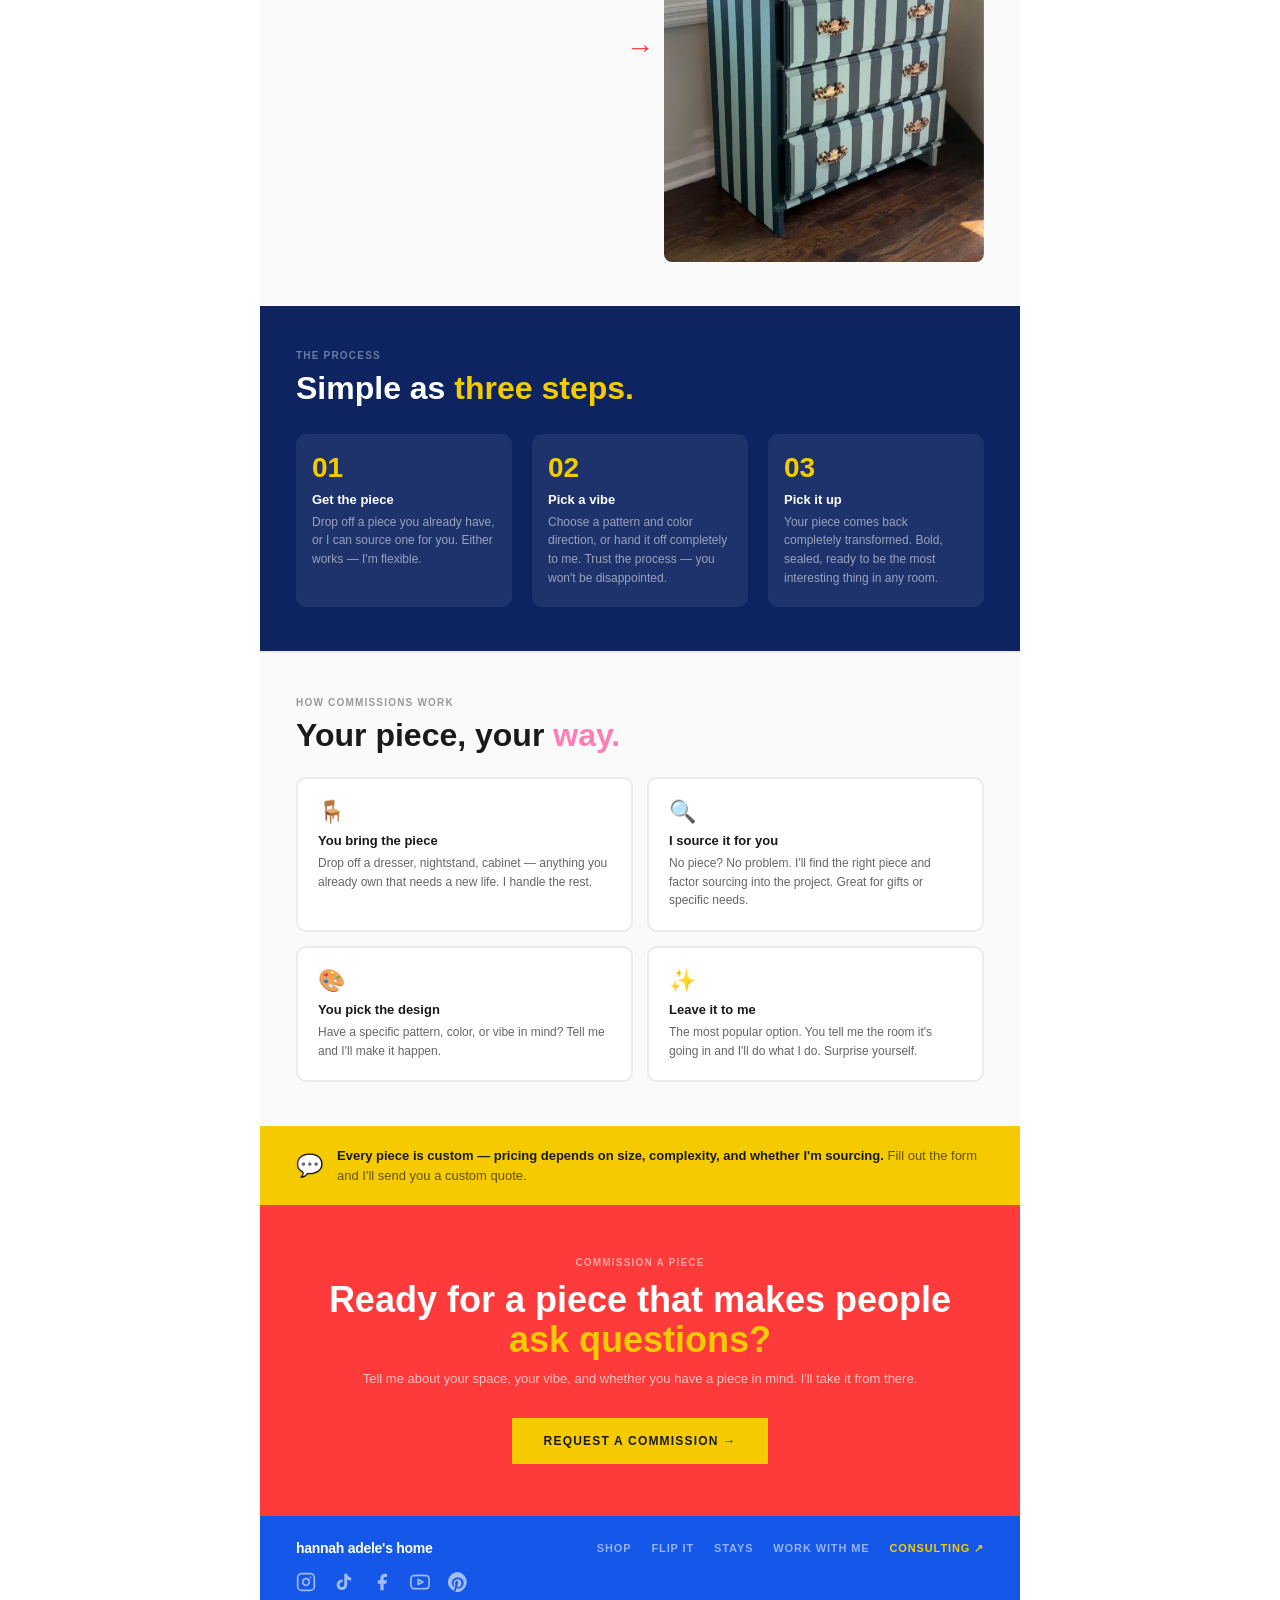
==== commit 87a13d62: "feat: replace hero circles with full-panel photos on 3 pages Work With Me, Flip It, Shop heroes now " ====
--- a/flip-it/index.html
+++ b/flip-it/index.html
@@ -10,12 +10,12 @@
     /* HERO */
     .hero {
       background: var(--yellow);
-      padding: 52px 40px 48px;
       display: grid;
-      grid-template-columns: 1fr auto;
-      gap: 32px;
-      align-items: center;
-    }
+      grid-template-columns: 1fr 220px;
+      align-items: stretch;
+      overflow: hidden;
+    }
+    .hero-content { padding: 52px 24px 48px 40px; }
     .hero-eyebrow {
       font-size: 10px;
       font-weight: 700;
@@ -54,13 +54,11 @@
       text-decoration: none;
     }
     .hero-portrait {
-      width: 130px;
-      height: 130px;
-      border-radius: 50%;
-      border: 4px solid white;
+      width: 100%;
+      height: 100%;
       object-fit: cover;
       object-position: center top;
-      flex-shrink: 0;
+      display: block;
     }
 
     /* Hero furniture preview stack */
@@ -321,7 +319,8 @@
 
     /* MOBILE */
     @media (max-width: 600px) {
-      .hero { padding: 36px 20px 28px; grid-template-columns: 1fr; }
+      .hero { grid-template-columns: 1fr; }
+      .hero-content { padding: 36px 20px 28px; }
       .hero-headline { font-size: 36px; }
       .hero-portrait { display: none; }
       .tagline-band { padding: 18px 20px; font-size: 15px; }
@@ -357,7 +356,7 @@
 
   <!-- HERO -->
   <div class="hero">
-    <div>
+    <div class="hero-content">
       <div class="hero-eyebrow">furniture restoration · commissioned pieces</div>
       <div class="hero-headline">Your ugly furniture is a <em>blank canvas.</em></div>
       <div class="hero-sub">I take old, discarded, or unloved furniture and transform it into bold, vibrant, one-of-a-kind statement pieces. Commission me for yours.</div>
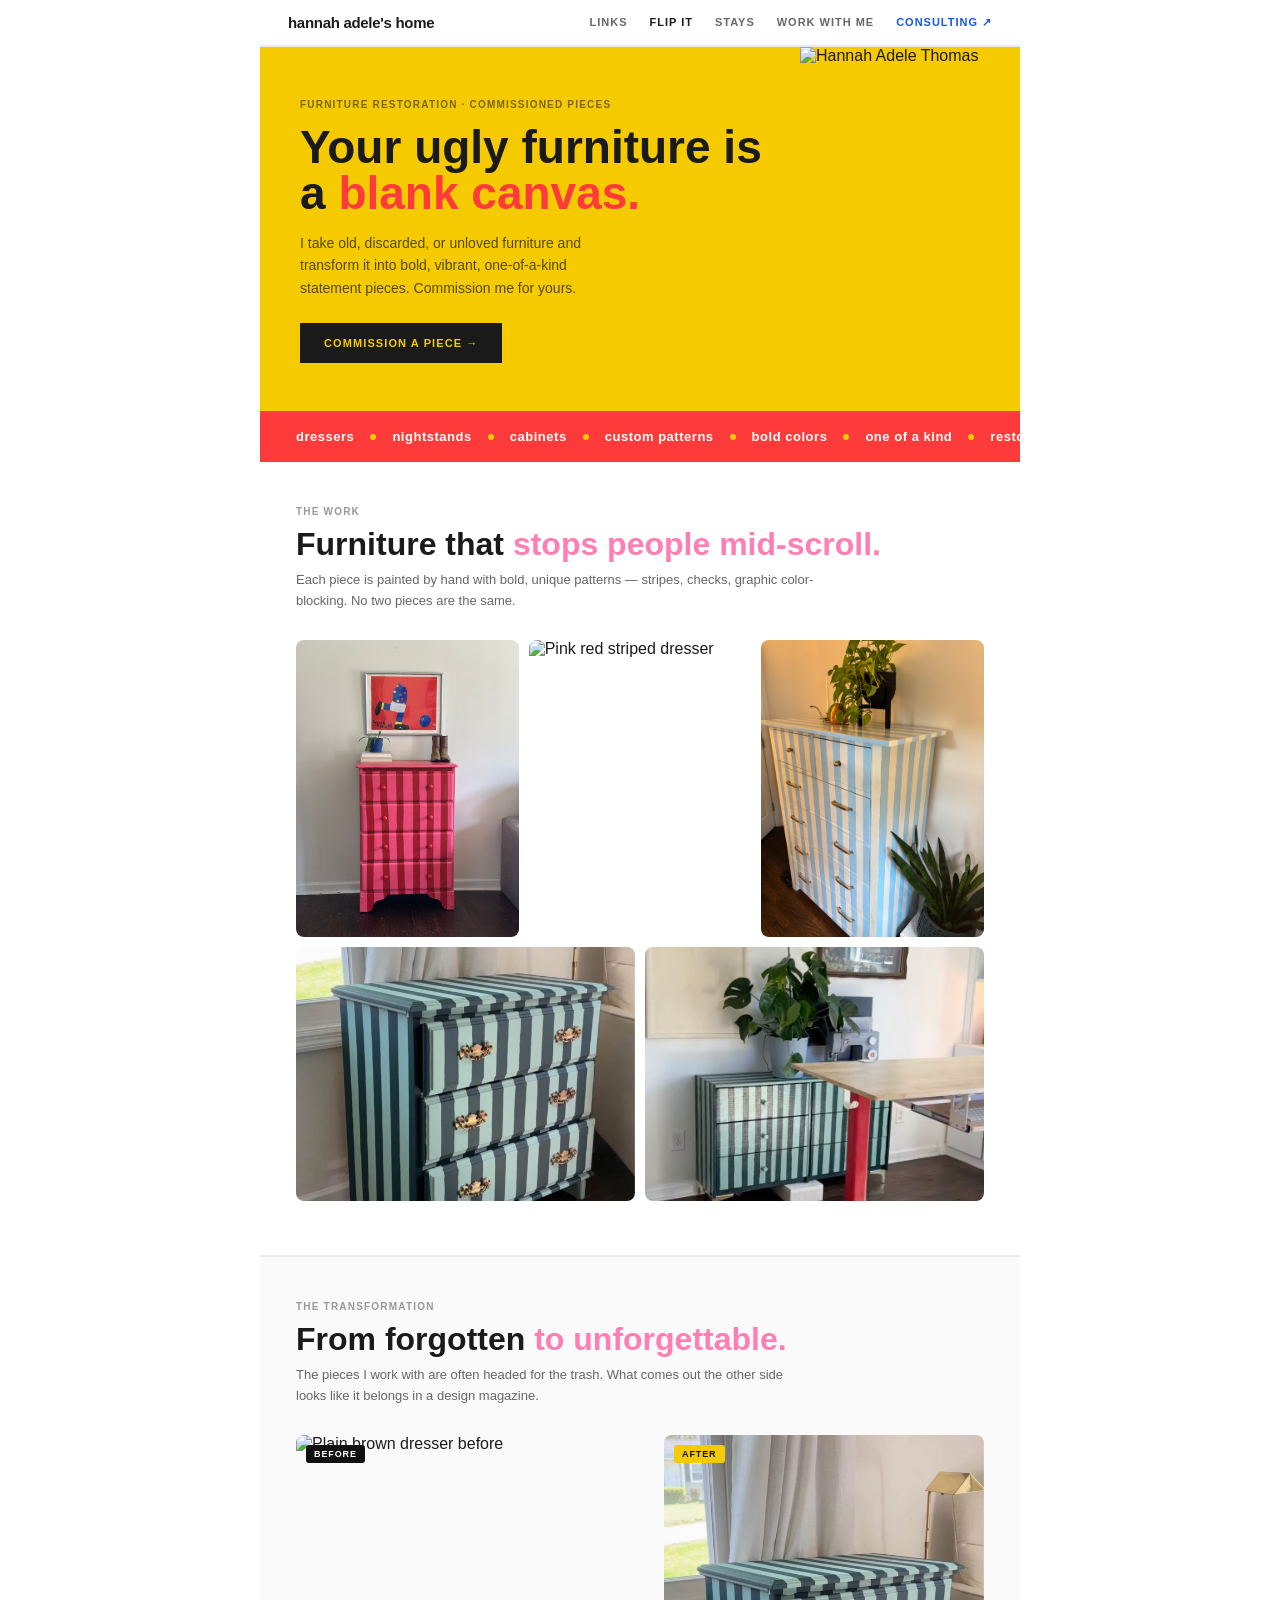
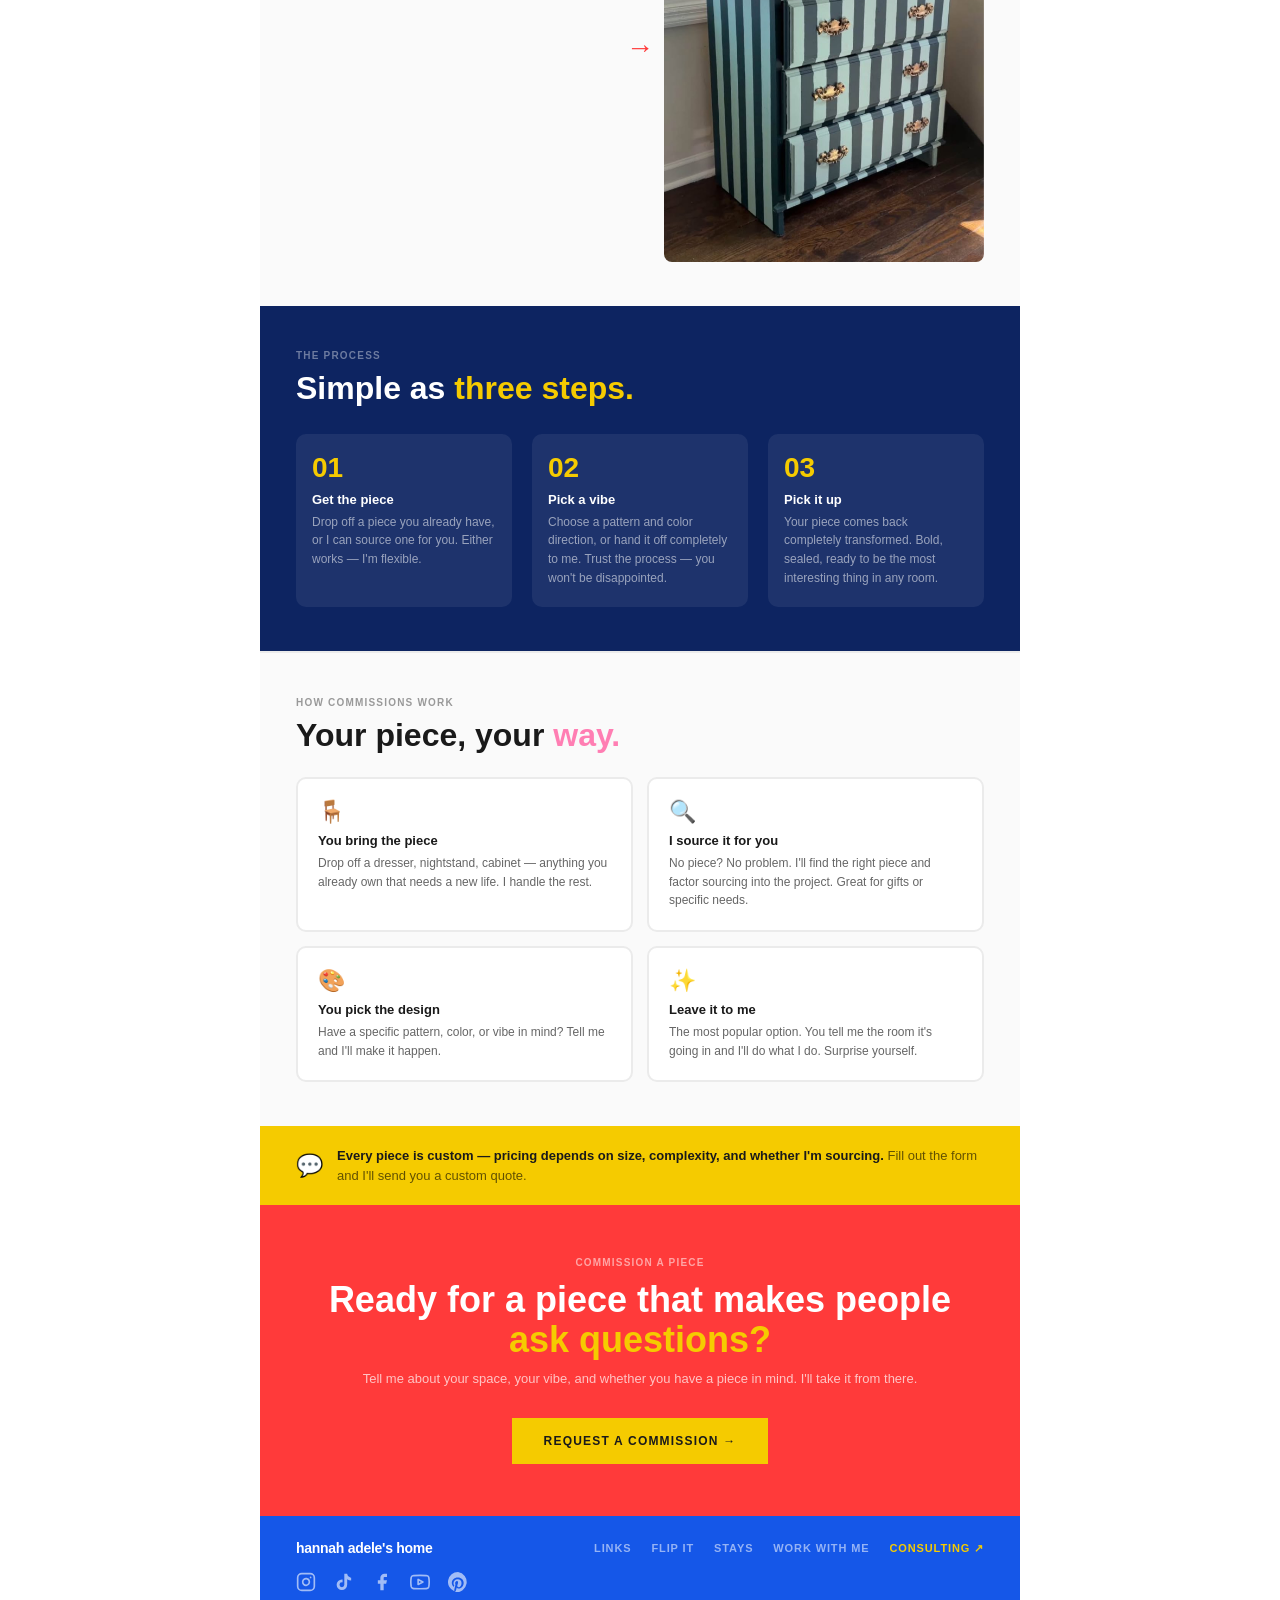
==== commit b7b4bdf4: "feat: add star crash pad pattern listing and rename shop nav to links - Add star crash pad sewing pa" ====
--- a/flip-it/index.html
+++ b/flip-it/index.html
@@ -346,7 +346,7 @@
   <nav class="nav">
     <a href="/" class="logo">hannah adele's home</a>
     <div class="nav-links">
-      <a href="/shop/">shop</a>
+      <a href="/shop/">links</a>
       <a href="/flip-it/" class="active">flip it</a>
       <a href="/stays/">stays</a>
       <a href="/work-with-me/">work with me</a>
@@ -500,7 +500,7 @@
   <div class="footer-top">
     <a href="/" class="footer-logo">hannah adele's home</a>
     <div class="footer-links">
-      <a href="/shop/">shop</a>
+      <a href="/shop/">links</a>
       <a href="/flip-it/">flip it</a>
       <a href="/stays/">stays</a>
       <a href="/work-with-me/">work with me</a>
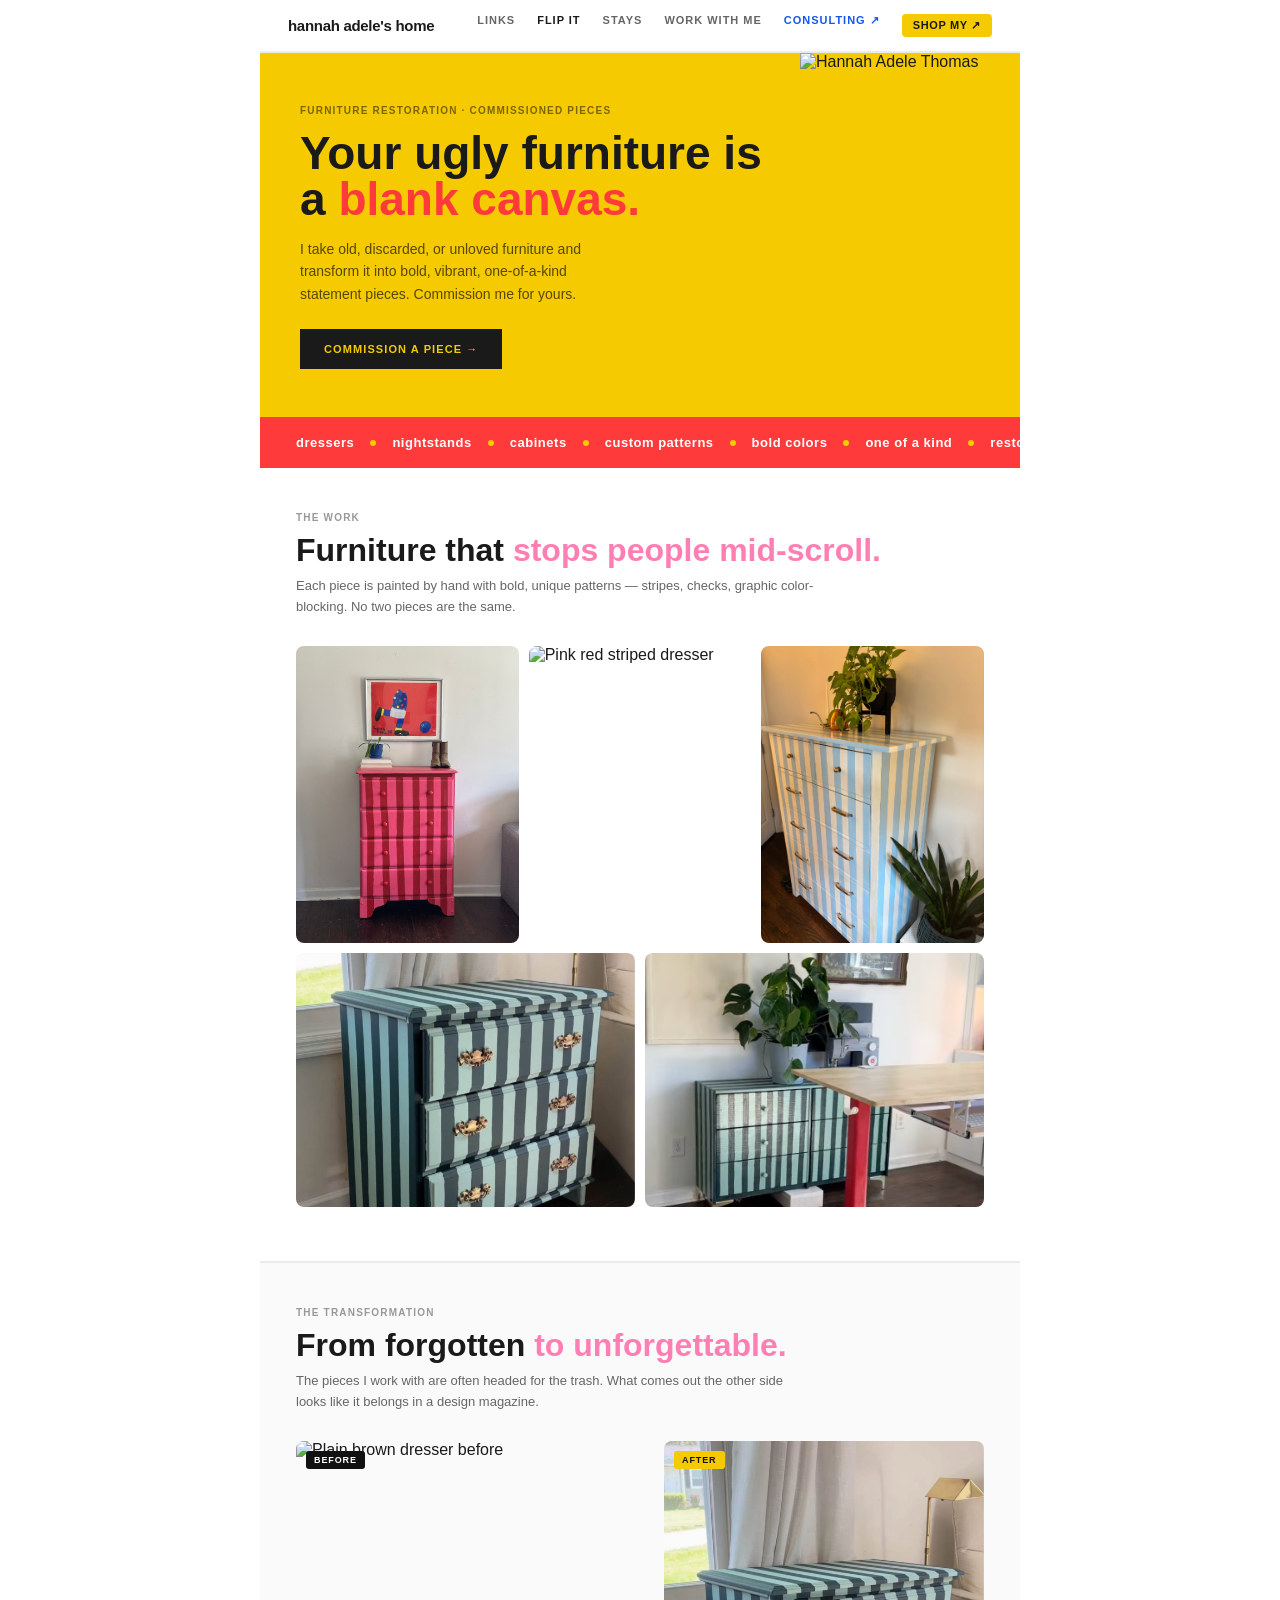
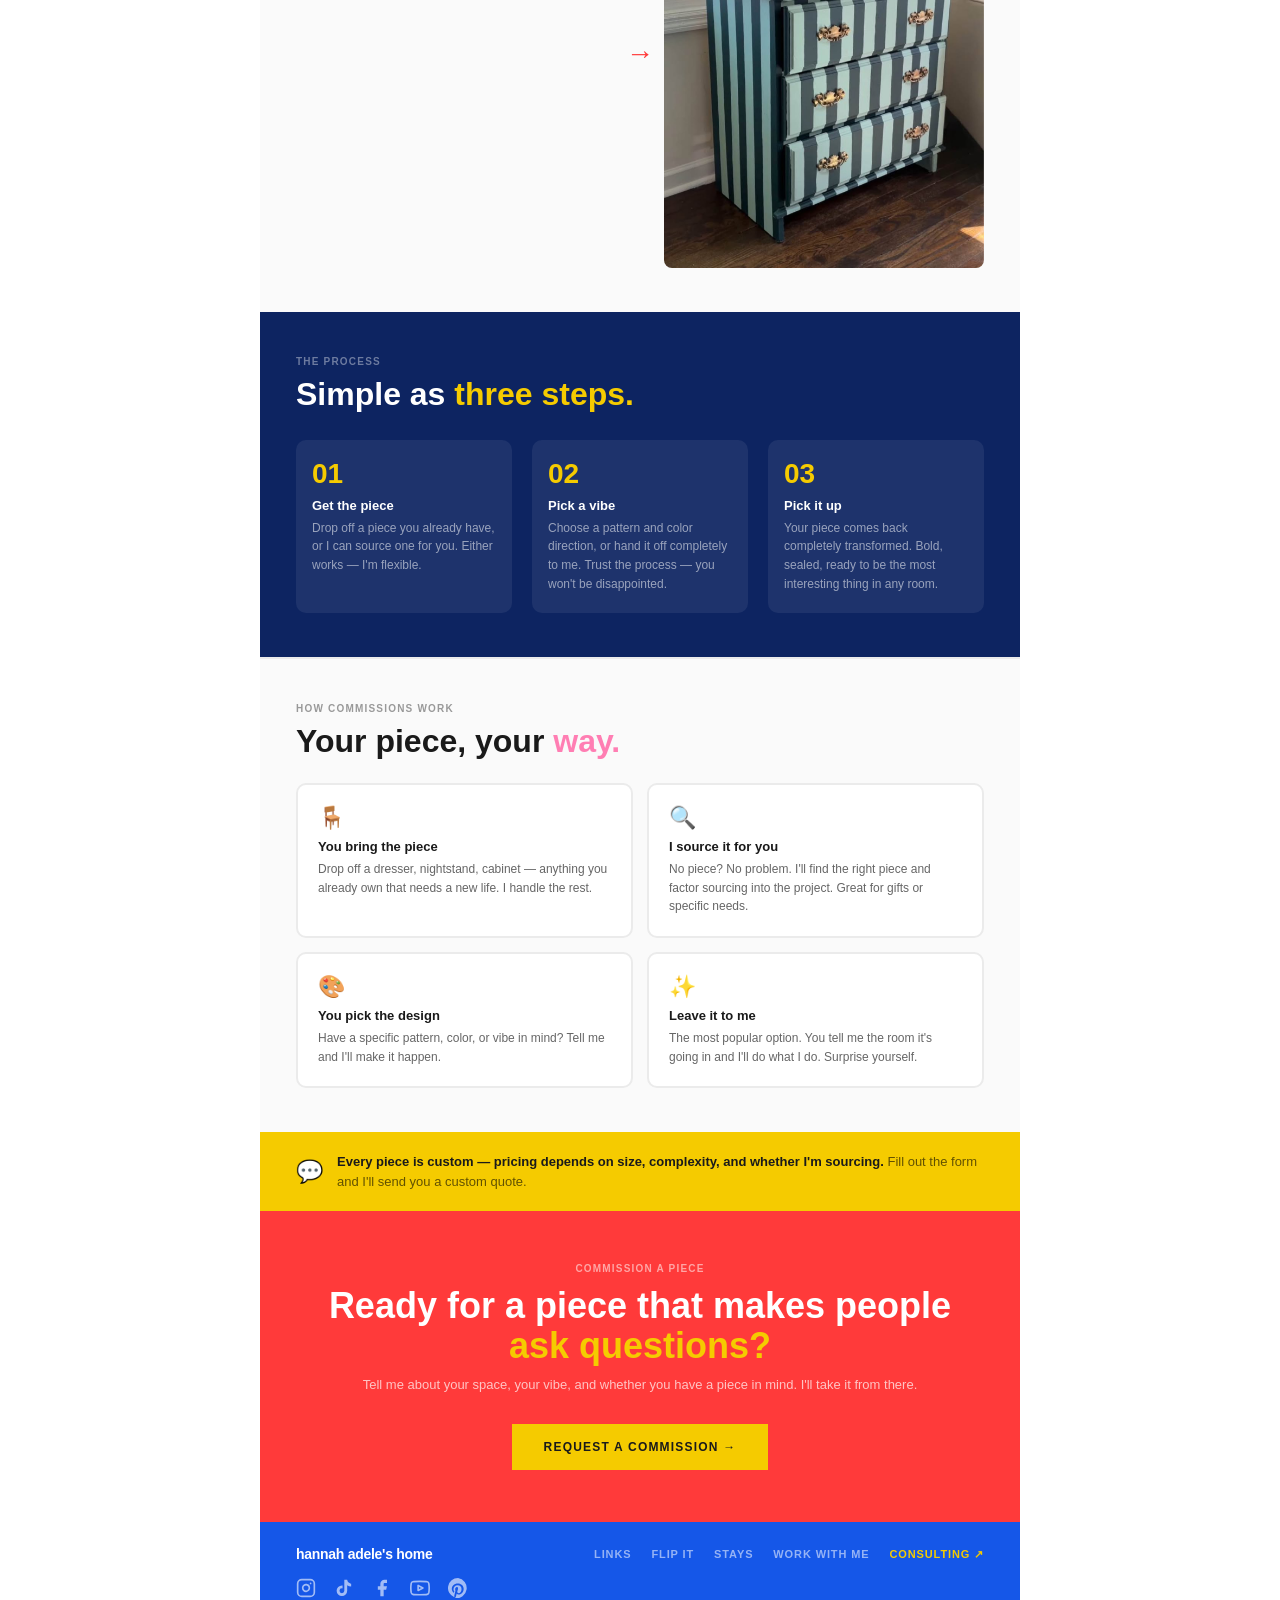
==== commit 44b75771: "feat: add ShopMy yellow pill button to nav on all pages Co-Authored-By: Claude Sonnet 4.6 <noreply@a" ====
--- a/flip-it/index.html
+++ b/flip-it/index.html
@@ -346,11 +346,12 @@
   <nav class="nav">
     <a href="/" class="logo">hannah adele's home</a>
     <div class="nav-links">
-      <a href="/shop/">links</a>
+      <a href="/links/">links</a>
       <a href="/flip-it/" class="active">flip it</a>
       <a href="/stays/">stays</a>
       <a href="/work-with-me/">work with me</a>
       <a href="https://hannahthomasconsulting.org/" target="_blank" class="external">consulting ↗</a>
+      <a href="https://shopmy.us/hannahadele" target="_blank" class="nav-btn">Shop My ↗</a>
     </div>
   </nav>
 
@@ -500,7 +501,7 @@
   <div class="footer-top">
     <a href="/" class="footer-logo">hannah adele's home</a>
     <div class="footer-links">
-      <a href="/shop/">links</a>
+      <a href="/links/">links</a>
       <a href="/flip-it/">flip it</a>
       <a href="/stays/">stays</a>
       <a href="/work-with-me/">work with me</a>
--- a/css/shared.css
+++ b/css/shared.css
@@ -69,6 +69,15 @@
 .nav-links a:hover { color: var(--black); }
 .nav-links a.active { color: var(--black); font-weight: 900; }
 .nav-links a.external { color: var(--blue); font-weight: 800; }
+.nav-links a.nav-btn {
+  background: var(--yellow);
+  color: var(--black);
+  padding: 5px 11px;
+  border-radius: 4px;
+  font-weight: 900;
+  letter-spacing: .06em;
+}
+.nav-links a.nav-btn:hover { background: #e0ba00; color: var(--black); }
 
 /* ── STATS BAR ── */
 .stats-bar {
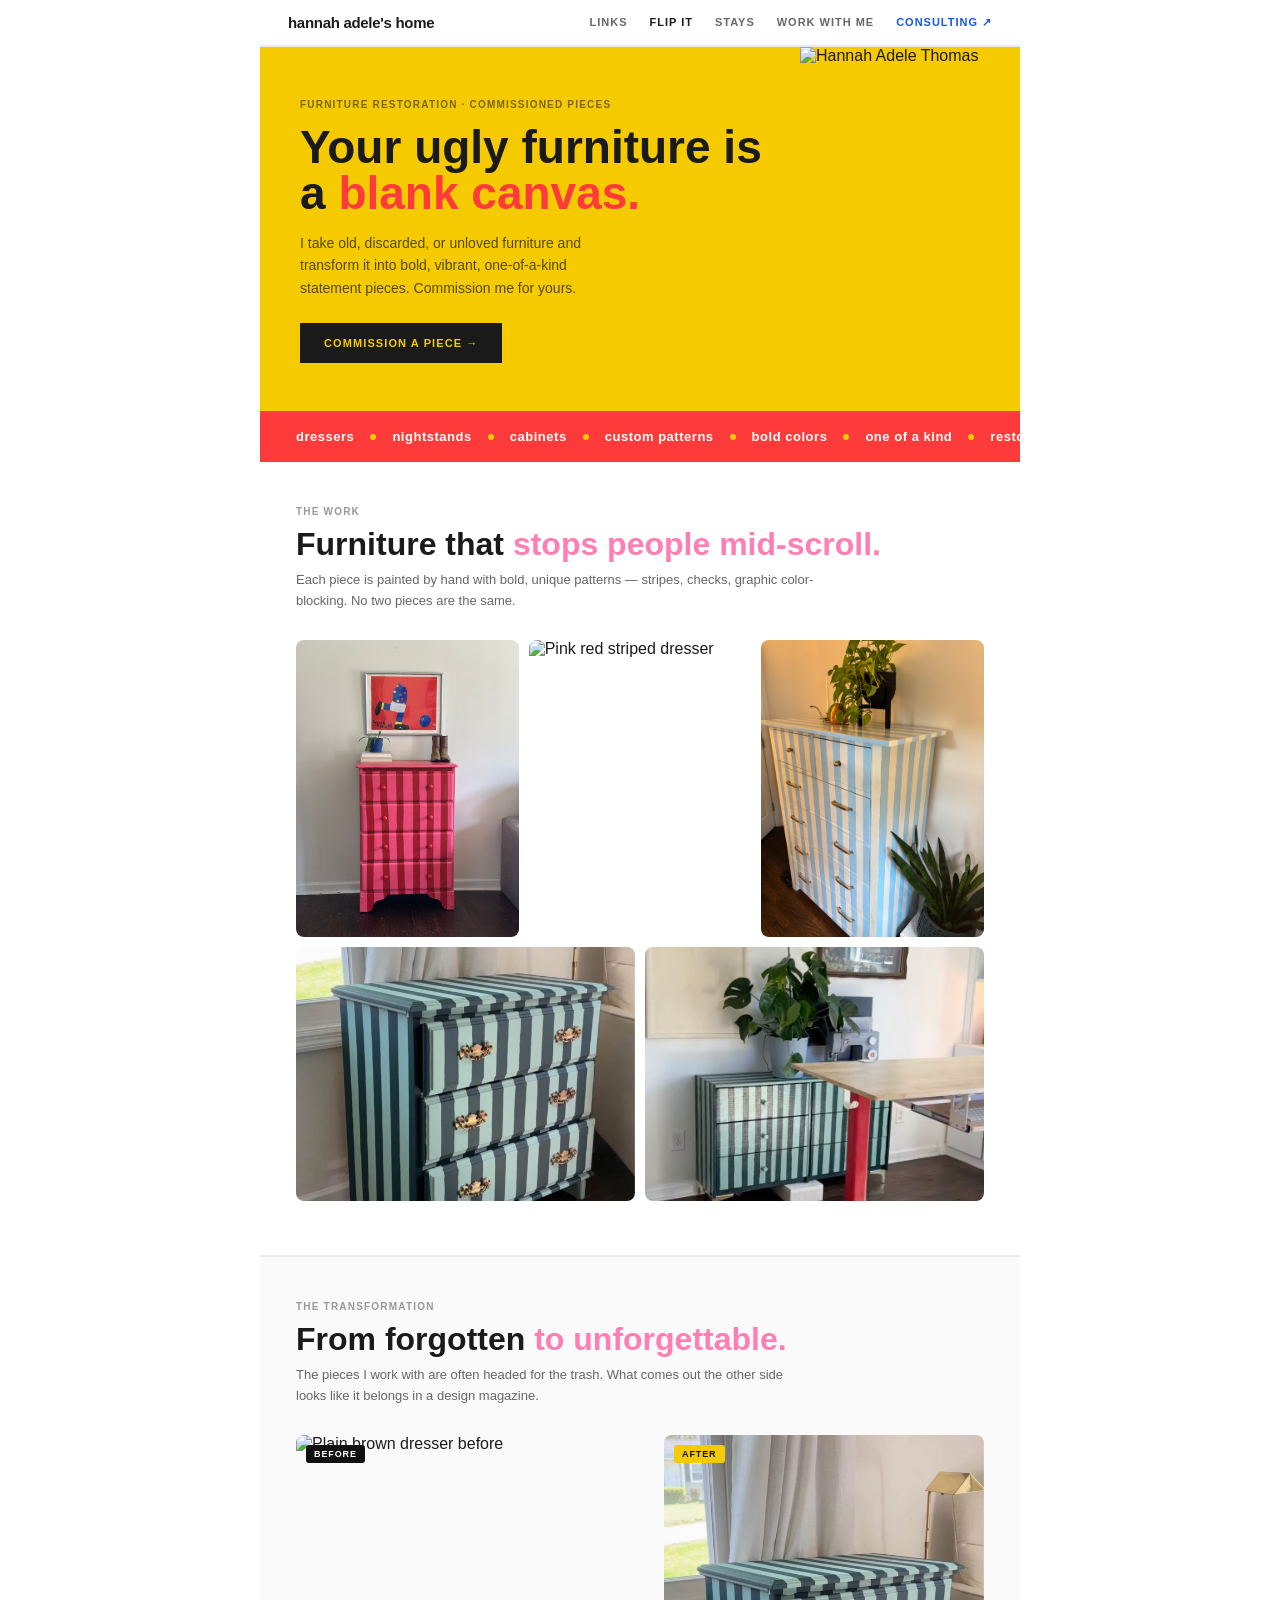
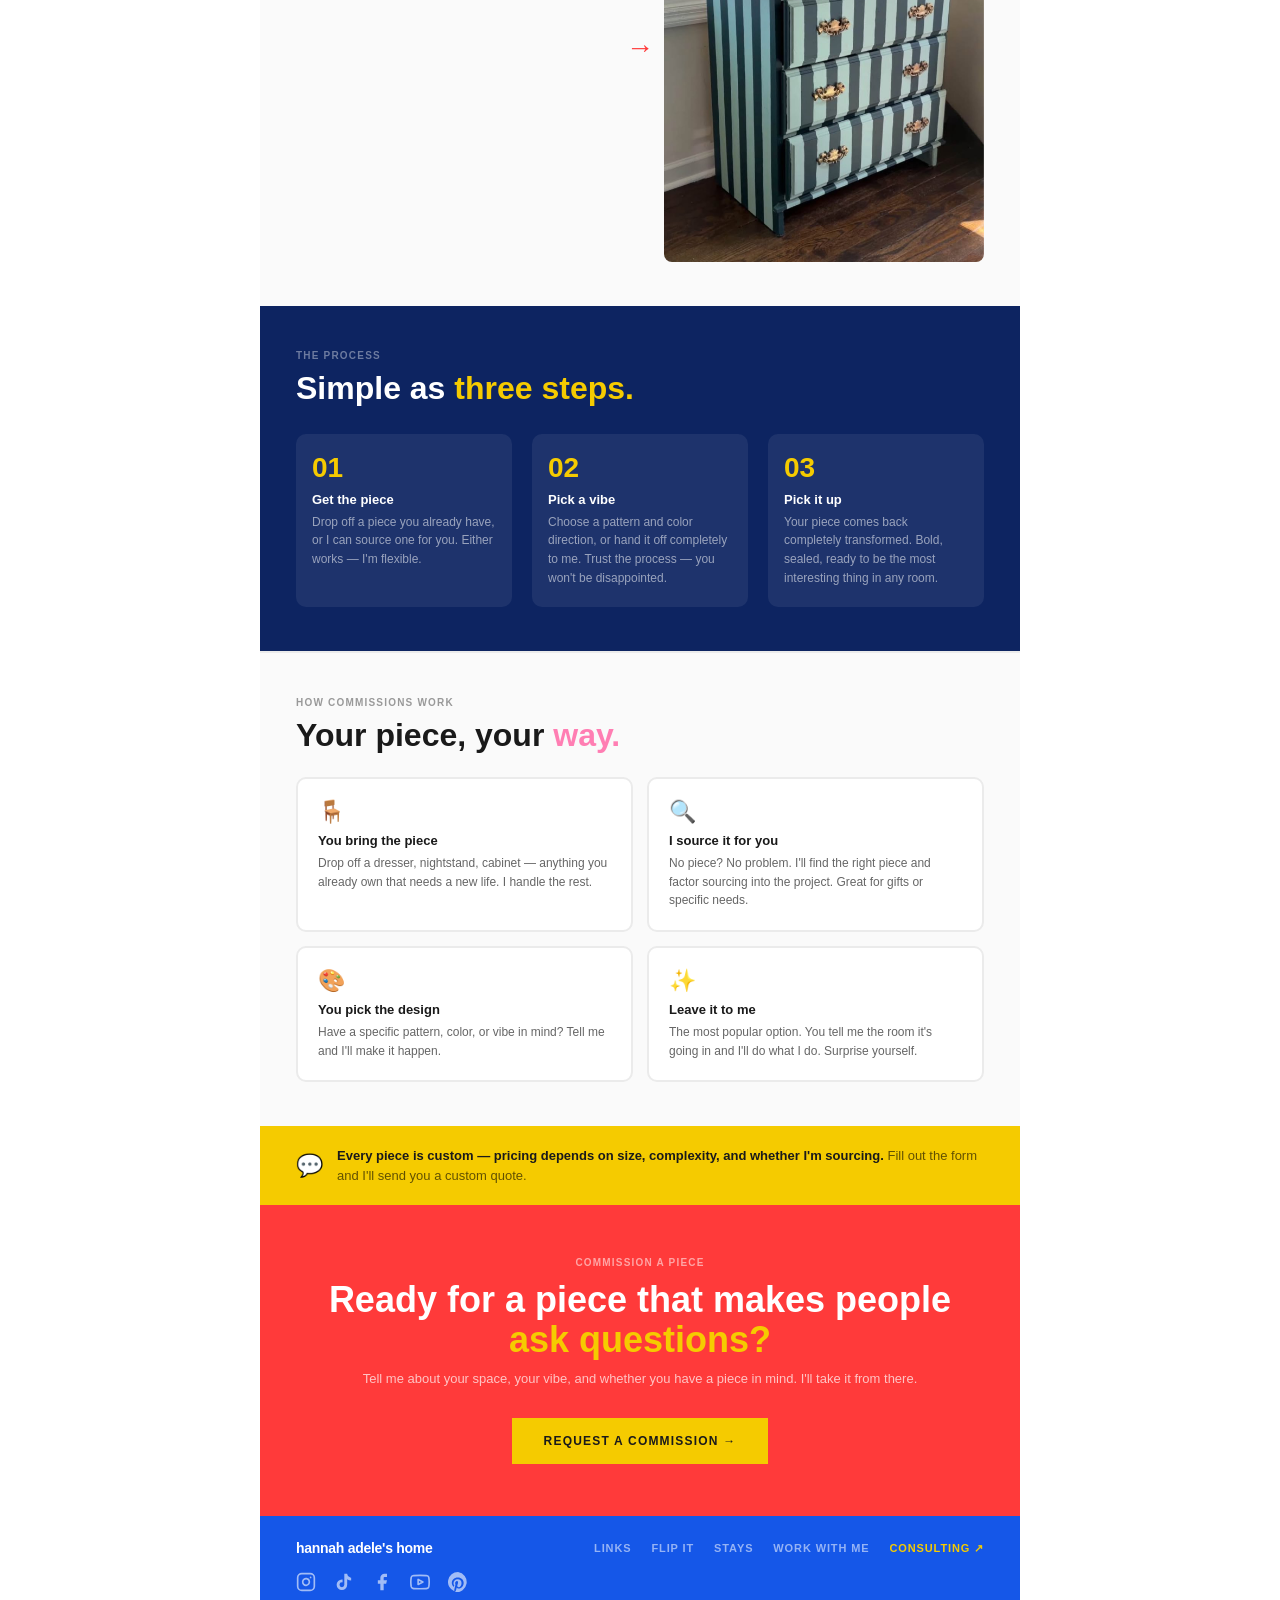
==== commit 81afcf28: "feat: move ShopMy link to links hero, remove from nav, update cropped photos Co-Authored-By: Claude " ====
--- a/flip-it/index.html
+++ b/flip-it/index.html
@@ -351,7 +351,6 @@
       <a href="/stays/">stays</a>
       <a href="/work-with-me/">work with me</a>
       <a href="https://hannahthomasconsulting.org/" target="_blank" class="external">consulting ↗</a>
-      <a href="https://shopmy.us/hannahadele" target="_blank" class="nav-btn">Shop My ↗</a>
     </div>
   </nav>
 
--- a/css/shared.css
+++ b/css/shared.css
@@ -69,15 +69,6 @@
 .nav-links a:hover { color: var(--black); }
 .nav-links a.active { color: var(--black); font-weight: 900; }
 .nav-links a.external { color: var(--blue); font-weight: 800; }
-.nav-links a.nav-btn {
-  background: var(--yellow);
-  color: var(--black);
-  padding: 5px 11px;
-  border-radius: 4px;
-  font-weight: 900;
-  letter-spacing: .06em;
-}
-.nav-links a.nav-btn:hover { background: #e0ba00; color: var(--black); }
 
 /* ── STATS BAR ── */
 .stats-bar {
